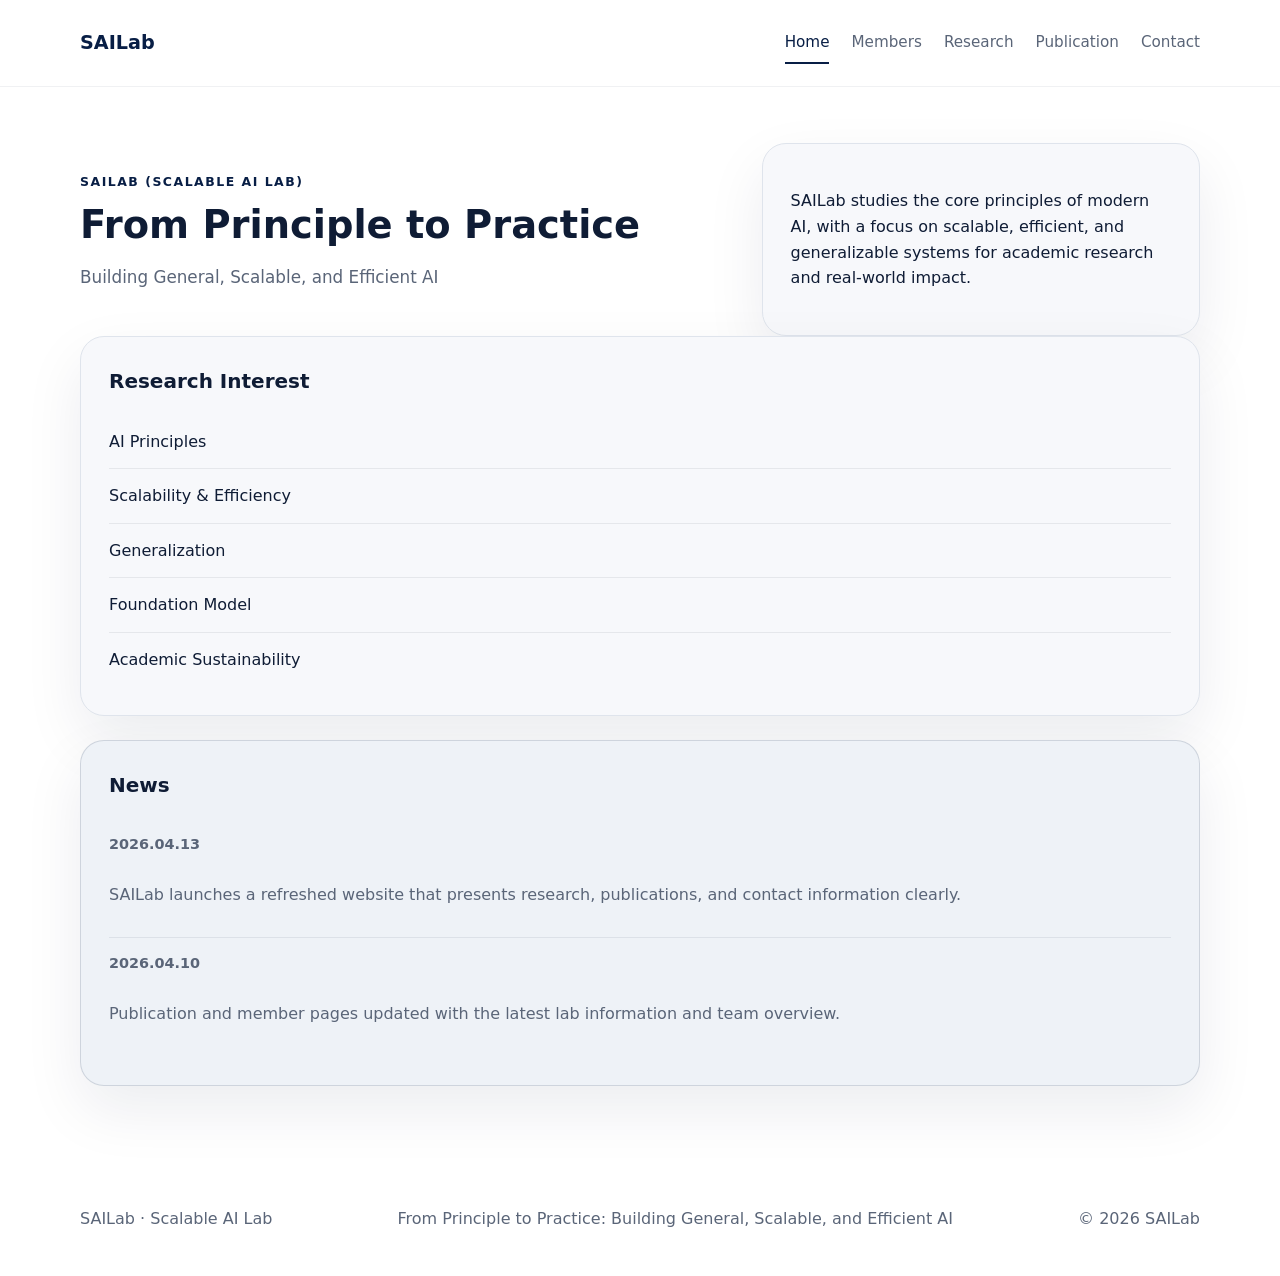
==== index.html @ d5ec8f5d "Update SAILab website pages and styles for GitHub Pages deployment" ====
<!DOCTYPE html>
<html lang="ko">
<head>
  <meta charset="UTF-8" />
  <meta name="viewport" content="width=device-width, initial-scale=1.0" />
  <title>SAILab | Home</title>
  <link rel="stylesheet" href="style.css" />
</head>
<body>
  <header class="site-header">
    <div class="container header-inner">
      <a class="logo" href="index.html">SAILab</a>
      <nav class="nav" aria-label="Primary navigation">
        <a class="nav-link active" href="index.html">Home</a>
        <a class="nav-link" href="members.html">Members</a>
        <a class="nav-link" href="research.html">Research</a>
        <a class="nav-link" href="publications.html">Publication</a>
        <a class="nav-link" href="contact.html">Contact</a>
      </nav>
      <button class="menu-toggle" aria-label="Toggle navigation">Menu</button>
    </div>
  </header>

  <main class="page-content container">
    <section class="hero-section">
      <div class="hero-copy">
        <p class="eyebrow">SAILab (Scalable AI Lab)</p>
        <h1>From Principle to Practice</h1>
        <p class="hero-description">Building General, Scalable, and Efficient AI</p>
      </div>
      <div class="hero-summary">
        <p>SAILab studies the core principles of modern AI, with a focus on scalable, efficient, and generalizable systems for academic research and real-world impact.</p>
      </div>
    </section>

    <section class="grid-section">
      <article class="card">
        <h2>Research Interest</h2>
        <ul class="interest-list">
          <li>AI Principles</li>
          <li>Scalability &amp; Efficiency</li>
          <li>Generalization</li>
          <li>Foundation Model</li>
          <li>Academic Sustainability</li>
        </ul>
      </article>

      <article class="card card-highlight">
        <h2>News</h2>
        <div id="news-list" class="news-list"></div>
      </article>
    </section>
  </main>

  <footer class="site-footer">
    <div class="container footer-inner">
      <p>SAILab &middot; Scalable AI Lab</p>
      <p>From Principle to Practice: Building General, Scalable, and Efficient AI</p>
      <p class="footer-note">&copy; <span class="current-year"></span> SAILab</p>
    </div>
  </footer>

  <script src="script.js"></script>
</body>
</html>
---- style.css ----
:root {
  --bg: #ffffff;
  --surface: #f7f8fb;
  --surface-strong: #eef2f7;
  --text: #0f1c35;
  --muted: #5a6578;
  --accent: #081e45;
  --accent-soft: #1c2f5c;
  --border: #dfe4ec;
  --shadow: 0 24px 60px rgba(8, 30, 69, 0.08);
}

* {
  box-sizing: border-box;
}

html {
  scroll-behavior: smooth;
}

body {
  margin: 0;
  font-family: Inter, system-ui, -apple-system, BlinkMacSystemFont, "Segoe UI", sans-serif;
  background: var(--bg);
  color: var(--text);
  line-height: 1.6;
}

img,
iframe {
  width: 100%;
  border: 0;
}

button,
input,
textarea,
select {
  font: inherit;
}

.container {
  width: min(1120px, calc(100% - 40px));
  margin: 0 auto;
}

.site-header {
  position: sticky;
  top: 0;
  z-index: 20;
  background: rgba(255, 255, 255, 0.98);
  backdrop-filter: blur(12px);
  border-bottom: 1px solid rgba(15, 28, 53, 0.06);
}

.header-inner {
  display: flex;
  align-items: center;
  justify-content: space-between;
  gap: 24px;
  padding: 22px 0;
}

.logo {
  color: var(--accent);
  text-decoration: none;
  font-weight: 700;
  font-size: 1.2rem;
}

.nav {
  display: flex;
  flex-wrap: wrap;
  gap: 22px;
}

.nav-link {
  color: var(--muted);
  text-decoration: none;
  font-size: 0.95rem;
  padding: 8px 0;
  border-bottom: 2px solid transparent;
}

.nav-link:hover,
.nav-link.active {
  color: var(--accent);
  border-color: var(--accent);
}

.menu-toggle {
  display: none;
  border: 1px solid var(--border);
  background: transparent;
  color: var(--accent);
  padding: 10px 16px;
  border-radius: 12px;
  cursor: pointer;
}

.page-content {
  padding: 56px 0 80px;
}

.hero-section,
.grid-section,
.contact-grid,
.map-section,
.project-list {
  display: grid;
  gap: 24px;
}

.hero-section {
  grid-template-columns: minmax(0, 1.2fr) minmax(280px, 0.8fr);
  align-items: center;
}

.hero-copy {
  max-width: 680px;
}

.eyebrow {
  margin: 0 0 14px;
  color: var(--accent);
  font-weight: 700;
  letter-spacing: 0.12em;
  text-transform: uppercase;
  font-size: 0.78rem;
}

h1,
h2,
h3 {
  margin: 0;
}

h1 {
  font-size: clamp(2.4rem, 3vw, 3.6rem);
  line-height: 1.05;
}

h2 {
  font-size: 1.25rem;
  margin-bottom: 18px;
}

.hero-description,
.section-heading p,
.card p,
.project-item p,
.footer-inner p {
  color: var(--muted);
}

.hero-description {
  margin-top: 18px;
  font-size: 1.05rem;
  max-width: 620px;
}

.hero-summary,
.card,
.map-card {
  background: var(--surface);
  border: 1px solid var(--border);
  border-radius: 24px;
  padding: 28px;
  box-shadow: var(--shadow);
}

.card-highlight {
  background: var(--surface-strong);
  border-color: rgba(8, 30, 69, 0.14);
}

.section-heading {
  margin-bottom: 26px;
}

.section-heading h1 {
  margin-bottom: 10px;
}

.interest-list,
.publication-list,
.news-list,
.contact-list,
.students-grid,
.project-list {
  list-style: none;
  margin: 0;
  padding: 0;
}

.interest-list li,
.publication-list li,
.news-item,
.contact-list li {
  padding: 14px 0;
  border-bottom: 1px solid rgba(15, 28, 53, 0.08);
}

.interest-list li:last-child,
.publication-list li:last-child,
.news-item:last-child,
.contact-list li:last-child {
  border-bottom: none;
}

.news-item {
  display: grid;
  gap: 10px;
}

.news-date {
  margin: 0;
  color: var(--accent);
  font-weight: 700;
  font-size: 0.9rem;
}

.profile-card {
  display: flex;
  align-items: center;
  gap: 18px;
}

.profile-avatar {
  width: 72px;
  height: 72px;
  border-radius: 18px;
  display: grid;
  place-items: center;
  background: var(--accent);
  color: #fff;
  font-weight: 700;
  font-size: 1.5rem;
}

.students-grid {
  display: grid;
  grid-template-columns: repeat(4, minmax(0, 1fr));
  gap: 16px;
}

.student-card,
.project-item,
.map-card {
  background: #fff;
  border: 1px solid var(--border);
  border-radius: 18px;
  padding: 18px;
}

.student-card {
  text-align: center;
  color: var(--accent);
  font-weight: 700;
}

.project-item h3 {
  font-size: 1rem;
  margin-bottom: 8px;
}

.project-item p {
  margin: 0;
  color: var(--muted);
}

.contact-grid {
  grid-template-columns: repeat(3, minmax(0, 1fr));
}

.map-section {
  grid-template-columns: repeat(2, minmax(0, 1fr));
}

.map-frame {
  min-height: 260px;
  overflow: hidden;
  border-radius: 18px;
}

.footer-inner {
  display: flex;
  flex-wrap: wrap;
  justify-content: space-between;
  gap: 12px;
  padding: 24px 0 28px;
}

.footer-note {
  color: var(--muted);
}

@media (max-width: 900px) {
  .hero-section,
  .contact-grid,
  .map-section,
  .students-grid {
    grid-template-columns: 1fr;
  }

  .students-grid {
    grid-template-columns: repeat(2, minmax(0, 1fr));
  }
}

@media (max-width: 720px) {
  .container {
    width: min(100%, calc(100% - 28px));
  }

  .header-inner {
    flex-direction: column;
    align-items: stretch;
  }

  .nav {
    display: none;
    flex-direction: column;
    width: 100%;
    margin-top: 14px;
    background: #fff;
    padding: 16px 18px;
    border-radius: 18px;
    box-shadow: 0 20px 40px rgba(8, 30, 69, 0.08);
  }

  .nav.open {
    display: flex;
  }

  .menu-toggle {
    display: inline-flex;
  }

  .nav-link {
    width: 100%;
    padding: 14px 0;
    border-bottom: 1px solid rgba(15, 28, 53, 0.08);
  }

  .nav-link:last-child {
    border-bottom: none;
  }
}
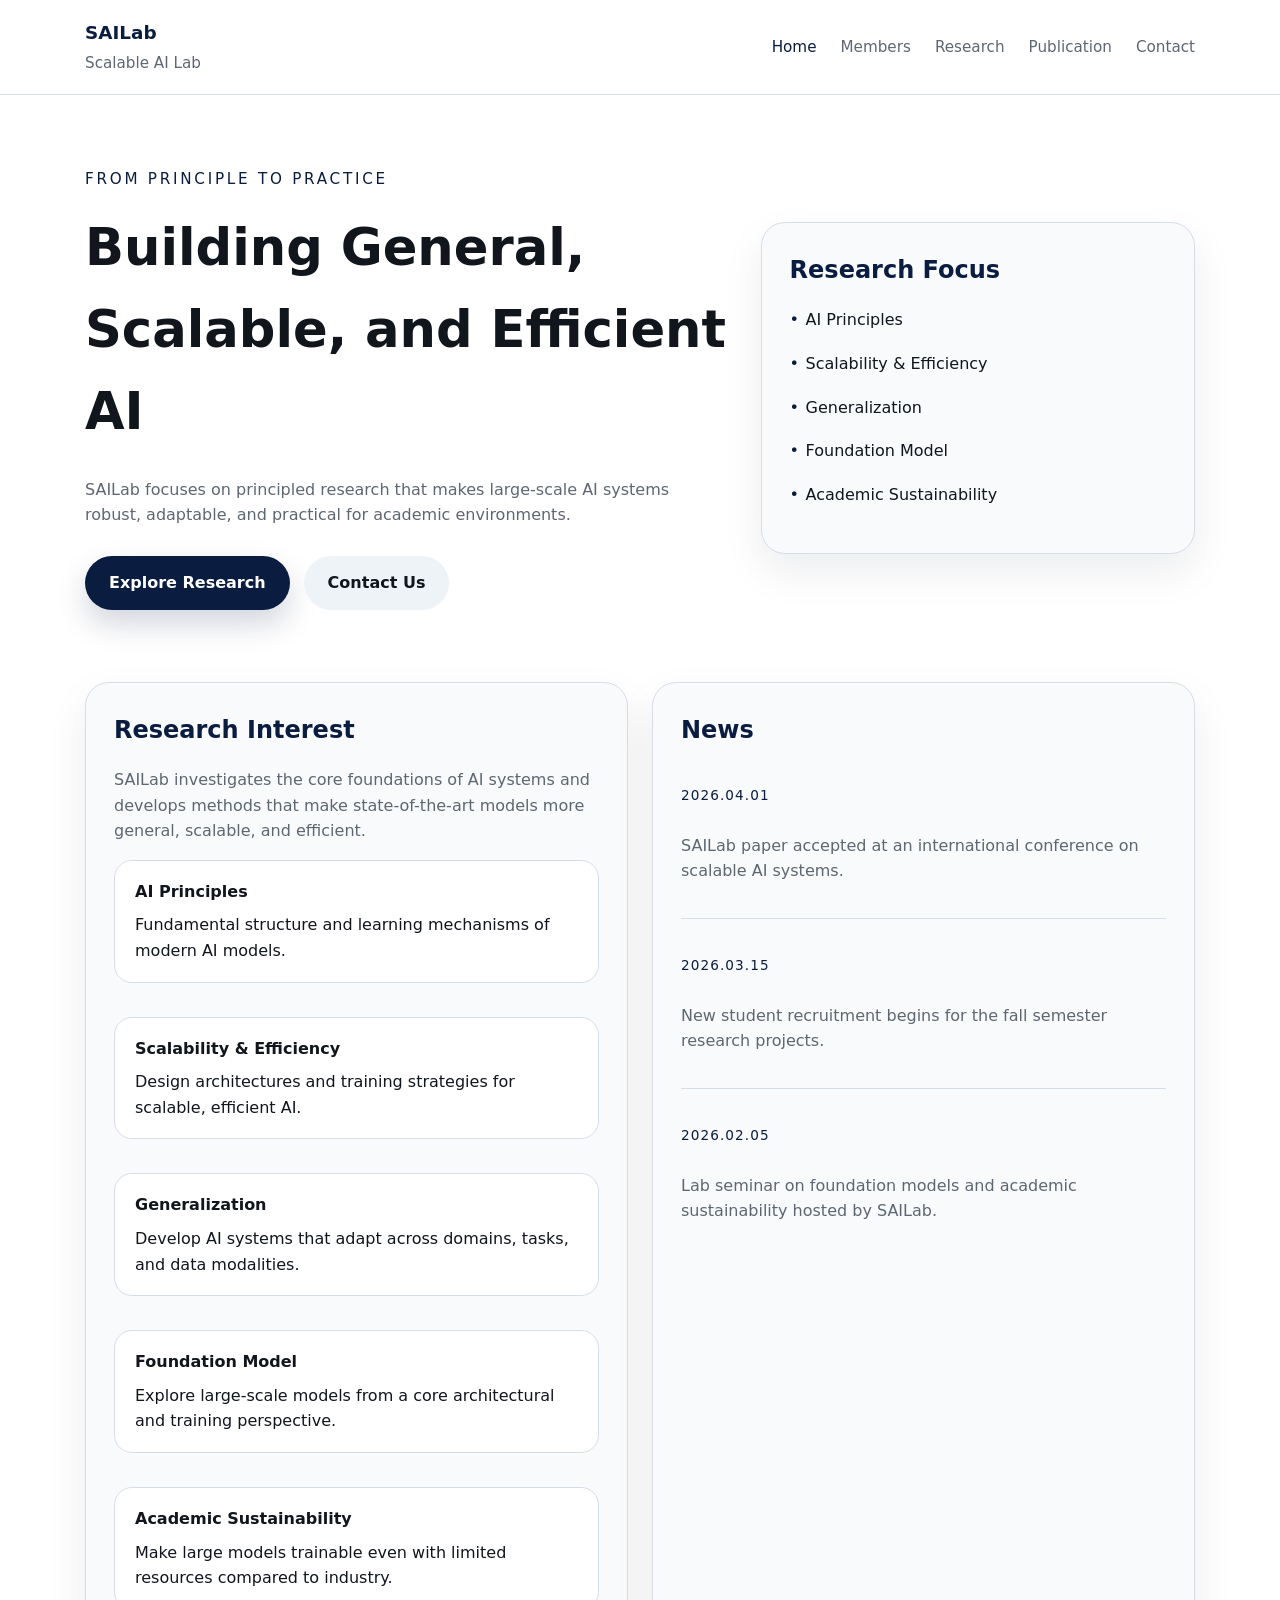
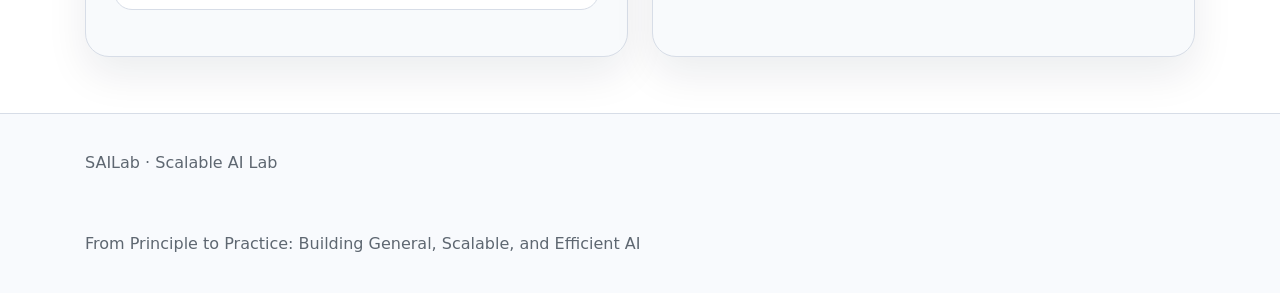
==== commit f973362f: "Update SAILab homepage with new responsive lab website content" ====
--- a/index.html
+++ b/index.html
@@ -1,65 +1,102 @@
 <!DOCTYPE html>
 <html lang="ko">
 <head>
-  <meta charset="UTF-8" />
-  <meta name="viewport" content="width=device-width, initial-scale=1.0" />
+  <meta charset="UTF-8">
+  <meta name="viewport" content="width=device-width, initial-scale=1.0">
   <title>SAILab | Home</title>
-  <link rel="stylesheet" href="style.css" />
+  <link rel="stylesheet" href="style.css">
+  <script defer src="script.js"></script>
 </head>
 <body>
-  <header class="site-header">
-    <div class="container header-inner">
-      <a class="logo" href="index.html">SAILab</a>
-      <nav class="nav" aria-label="Primary navigation">
-        <a class="nav-link active" href="index.html">Home</a>
-        <a class="nav-link" href="members.html">Members</a>
-        <a class="nav-link" href="research.html">Research</a>
-        <a class="nav-link" href="publications.html">Publication</a>
-        <a class="nav-link" href="contact.html">Contact</a>
-      </nav>
-      <button class="menu-toggle" aria-label="Toggle navigation">Menu</button>
-    </div>
-  </header>
+  <div class="page-shell">
+    <header class="site-header">
+      <div class="container header-inner">
+        <a href="index.html" class="brand">
+          <span class="brand-name">SAILab</span>
+          <span class="brand-tag">Scalable AI Lab</span>
+        </a>
+        <button class="nav-toggle" aria-label="Toggle navigation">
+          <span></span><span></span><span></span>
+        </button>
+        <nav class="site-nav">
+          <a href="index.html" class="nav-link active">Home</a>
+          <a href="members.html" class="nav-link">Members</a>
+          <a href="research.html" class="nav-link">Research</a>
+          <a href="publications.html" class="nav-link">Publication</a>
+          <a href="contact.html" class="nav-link">Contact</a>
+        </nav>
+      </div>
+    </header>
 
-  <main class="page-content container">
-    <section class="hero-section">
-      <div class="hero-copy">
-        <p class="eyebrow">SAILab (Scalable AI Lab)</p>
-        <h1>From Principle to Practice</h1>
-        <p class="hero-description">Building General, Scalable, and Efficient AI</p>
+    <main>
+      <section class="hero">
+        <div class="container hero-grid">
+          <div>
+            <p class="eyebrow">From Principle to Practice</p>
+            <h1>Building General, Scalable, and Efficient AI</h1>
+            <p class="hero-text">SAILab focuses on principled research that makes large-scale AI systems robust, adaptable, and practical for academic environments.</p>
+            <div class="hero-actions">
+              <a href="research.html" class="button button-primary">Explore Research</a>
+              <a href="contact.html" class="button button-secondary">Contact Us</a>
+            </div>
+          </div>
+
+          <div class="hero-panel">
+            <div class="panel-card">
+              <h2>Research Focus</h2>
+              <ul class="focus-list">
+                <li>AI Principles</li>
+                <li>Scalability & Efficiency</li>
+                <li>Generalization</li>
+                <li>Foundation Model</li>
+                <li>Academic Sustainability</li>
+              </ul>
+            </div>
+          </div>
+        </div>
+      </section>
+
+      <section class="section">
+        <div class="container section-grid">
+          <article class="content-card">
+            <h2>Research Interest</h2>
+            <p>SAILab investigates the core foundations of AI systems and develops methods that make state-of-the-art models more general, scalable, and efficient.</p>
+            <div class="interest-grid">
+              <div class="interest-item"><strong>AI Principles</strong><span>Fundamental structure and learning mechanisms of modern AI models.</span></div>
+              <div class="interest-item"><strong>Scalability & Efficiency</strong><span>Design architectures and training strategies for scalable, efficient AI.</span></div>
+              <div class="interest-item"><strong>Generalization</strong><span>Develop AI systems that adapt across domains, tasks, and data modalities.</span></div>
+              <div class="interest-item"><strong>Foundation Model</strong><span>Explore large-scale models from a core architectural and training perspective.</span></div>
+              <div class="interest-item"><strong>Academic Sustainability</strong><span>Make large models trainable even with limited resources compared to industry.</span></div>
+            </div>
+          </article>
+
+          <article class="content-card news-card">
+            <h2>News</h2>
+            <ul class="news-list">
+              <li>
+                <span class="news-date">2026.04.01</span>
+                <p>SAILab paper accepted at an international conference on scalable AI systems.</p>
+              </li>
+              <li>
+                <span class="news-date">2026.03.15</span>
+                <p>New student recruitment begins for the fall semester research projects.</p>
+              </li>
+              <li>
+                <span class="news-date">2026.02.05</span>
+                <p>Lab seminar on foundation models and academic sustainability hosted by SAILab.</p>
+              </li>
+            </ul>
+          </article>
+        </div>
+      </section>
+    </main>
+
+    <footer class="site-footer">
+      <div class="container footer-inner">
+        <p>SAILab &middot; Scalable AI Lab</p>
+        <p>From Principle to Practice: Building General, Scalable, and Efficient AI</p>
       </div>
-      <div class="hero-summary">
-        <p>SAILab studies the core principles of modern AI, with a focus on scalable, efficient, and generalizable systems for academic research and real-world impact.</p>
-      </div>
-    </section>
-
-    <section class="grid-section">
-      <article class="card">
-        <h2>Research Interest</h2>
-        <ul class="interest-list">
-          <li>AI Principles</li>
-          <li>Scalability &amp; Efficiency</li>
-          <li>Generalization</li>
-          <li>Foundation Model</li>
-          <li>Academic Sustainability</li>
-        </ul>
-      </article>
-
-      <article class="card card-highlight">
-        <h2>News</h2>
-        <div id="news-list" class="news-list"></div>
-      </article>
-    </section>
-  </main>
-
-  <footer class="site-footer">
-    <div class="container footer-inner">
-      <p>SAILab &middot; Scalable AI Lab</p>
-      <p>From Principle to Practice: Building General, Scalable, and Efficient AI</p>
-      <p class="footer-note">&copy; <span class="current-year"></span> SAILab</p>
-    </div>
-  </footer>
-
-  <script src="script.js"></script>
+    </footer>
+  </div>
 </body>
 </html>
--- a/style.css
+++ b/style.css
@@ -1,14 +1,14 @@
-
 :root {
+  color-scheme: light;
   --bg: #ffffff;
-  --surface: #f7f8fb;
-  --surface-strong: #eef2f7;
-  --text: #0f1c35;
-  --muted: #5a6578;
-  --accent: #081e45;
-  --accent-soft: #1c2f5c;
-  --border: #dfe4ec;
-  --shadow: 0 24px 60px rgba(8, 30, 69, 0.08);
+  --surface: #f8fafc;
+  --surface-strong: #eef3f8;
+  --border: #d7dde7;
+  --text: #11161d;
+  --muted: #5e6771;
+  --accent: #0a1d40;
+  --accent-soft: #e9eff8;
+  --shadow: 0 18px 42px rgba(15, 25, 47, 0.08);
 }
 
 * {
@@ -21,7 +21,7 @@
 
 body {
   margin: 0;
-  font-family: Inter, system-ui, -apple-system, BlinkMacSystemFont, "Segoe UI", sans-serif;
+  font-family: Inter, system-ui, -apple-system, BlinkMacSystemFont, 'Segoe UI', sans-serif;
   background: var(--bg);
   color: var(--text);
   line-height: 1.6;
@@ -29,139 +29,170 @@
 
 img,
 iframe {
-  width: 100%;
-  border: 0;
-}
-
-button,
-input,
-textarea,
-select {
-  font: inherit;
-}
-
-.container {
-  width: min(1120px, calc(100% - 40px));
-  margin: 0 auto;
+  max-width: 100%;
+  display: block;
+}
+
+a {
+  color: inherit;
+  text-decoration: none;
+}
+
+.page-shell {
+  min-height: 100vh;
+  display: flex;
+  flex-direction: column;
 }
 
 .site-header {
   position: sticky;
   top: 0;
   z-index: 20;
-  background: rgba(255, 255, 255, 0.98);
+  background: rgba(255, 255, 255, 0.95);
   backdrop-filter: blur(12px);
-  border-bottom: 1px solid rgba(15, 28, 53, 0.06);
+  border-bottom: 1px solid var(--border);
+}
+
+.container {
+  width: min(1110px, calc(100% - 32px));
+  margin: 0 auto;
+}
+
+.header-inner,
+.footer-inner,
+.hero-grid,
+.section-grid,
+.team-grid,
+.contact-grid,
+.publication-grid,
+.map-grid {
+  display: grid;
+  gap: 24px;
 }
 
 .header-inner {
+  grid-template-columns: auto 1fr;
+  align-items: center;
+  padding: 18px 0;
+}
+
+.brand {
+  display: grid;
+  gap: 4px;
+}
+
+.brand-name {
+  font-size: 1.15rem;
+  font-weight: 700;
+  color: var(--accent);
+}
+
+.brand-tag {
+  color: var(--muted);
+  font-size: 0.95rem;
+}
+
+.site-nav {
   display: flex;
+  justify-content: flex-end;
+  gap: 24px;
   align-items: center;
-  justify-content: space-between;
-  gap: 24px;
-  padding: 22px 0;
-}
-
-.logo {
-  color: var(--accent);
-  text-decoration: none;
-  font-weight: 700;
-  font-size: 1.2rem;
-}
-
-.nav {
+}
+
+.nav-link {
+  font-size: 0.95rem;
+  color: var(--muted);
+  transition: color 0.2s ease;
+}
+
+.nav-link:hover,
+.nav-link.active {
+  color: var(--accent);
+}
+
+.nav-toggle {
+  display: none;
+  border: none;
+  background: transparent;
+  cursor: pointer;
+  padding: 8px;
+}
+
+.nav-toggle span {
+  display: block;
+  width: 22px;
+  height: 2px;
+  margin-bottom: 5px;
+  background: var(--text);
+  border-radius: 999px;
+}
+
+.hero {
+  padding: 72px 0 40px;
+}
+
+.hero-grid {
+  grid-template-columns: 1.2fr 0.8fr;
+  align-items: center;
+}
+
+.eyebrow {
+  margin: 0 0 16px;
+  font-size: 0.95rem;
+  letter-spacing: 0.18em;
+  text-transform: uppercase;
+  color: var(--accent);
+}
+
+.hero h1 {
+  margin: 0;
+  font-size: clamp(2.3rem, 4vw, 3.8rem);
+  max-width: 720px;
+}
+
+.hero-text {
+  margin: 24px 0 0;
+  max-width: 620px;
+  color: var(--muted);
+}
+
+.hero-actions {
   display: flex;
   flex-wrap: wrap;
-  gap: 22px;
-}
-
-.nav-link {
-  color: var(--muted);
-  text-decoration: none;
-  font-size: 0.95rem;
-  padding: 8px 0;
-  border-bottom: 2px solid transparent;
-}
-
-.nav-link:hover,
-.nav-link.active {
-  color: var(--accent);
-  border-color: var(--accent);
-}
-
-.menu-toggle {
-  display: none;
-  border: 1px solid var(--border);
-  background: transparent;
-  color: var(--accent);
-  padding: 10px 16px;
-  border-radius: 12px;
-  cursor: pointer;
-}
-
-.page-content {
-  padding: 56px 0 80px;
-}
-
-.hero-section,
-.grid-section,
-.contact-grid,
-.map-section,
-.project-list {
-  display: grid;
-  gap: 24px;
-}
-
-.hero-section {
-  grid-template-columns: minmax(0, 1.2fr) minmax(280px, 0.8fr);
+  gap: 14px;
+  margin-top: 28px;
+}
+
+.button {
+  display: inline-flex;
   align-items: center;
-}
-
-.hero-copy {
-  max-width: 680px;
-}
-
-.eyebrow {
-  margin: 0 0 14px;
-  color: var(--accent);
-  font-weight: 700;
-  letter-spacing: 0.12em;
-  text-transform: uppercase;
-  font-size: 0.78rem;
-}
-
-h1,
-h2,
-h3 {
-  margin: 0;
-}
-
-h1 {
-  font-size: clamp(2.4rem, 3vw, 3.6rem);
-  line-height: 1.05;
-}
-
-h2 {
-  font-size: 1.25rem;
-  margin-bottom: 18px;
-}
-
-.hero-description,
-.section-heading p,
-.card p,
-.project-item p,
-.footer-inner p {
-  color: var(--muted);
-}
-
-.hero-description {
-  margin-top: 18px;
-  font-size: 1.05rem;
-  max-width: 620px;
-}
-
-.hero-summary,
-.card,
+  justify-content: center;
+  padding: 14px 24px;
+  border-radius: 999px;
+  font-weight: 600;
+  transition: transform 0.2s ease, box-shadow 0.2s ease;
+}
+
+.button:hover {
+  transform: translateY(-1px);
+}
+
+.button-primary {
+  background: var(--accent);
+  color: #fff;
+  box-shadow: 0 14px 30px rgba(10, 29, 64, 0.18);
+}
+
+.button-secondary {
+  background: var(--surface-strong);
+  color: var(--text);
+}
+
+.hero-panel .panel-card,
+.content-card,
+.contact-card,
+.member-card,
+.student-panel,
 .map-card {
   background: var(--surface);
   border: 1px solid var(--border);
@@ -170,181 +201,282 @@
   box-shadow: var(--shadow);
 }
 
-.card-highlight {
-  background: var(--surface-strong);
-  border-color: rgba(8, 30, 69, 0.14);
-}
-
-.section-heading {
-  margin-bottom: 26px;
-}
-
+.panel-card h2,
+.content-card h2,
+.map-card h3,
+.contact-card h2,
 .section-heading h1 {
-  margin-bottom: 10px;
-}
-
-.interest-list,
-.publication-list,
+  margin: 0 0 18px;
+  color: var(--accent);
+}
+
+.panel-card p,
+.content-card p,
+.contact-card p,
+.member-card p,
+.student-item,
+.news-list p,
+.publication-list li,
+.project-list li {
+  color: var(--muted);
+}
+
+.focus-list,
 .news-list,
-.contact-list,
-.students-grid,
-.project-list {
+.project-list,
+.publication-list {
   list-style: none;
+  padding: 0;
   margin: 0;
-  padding: 0;
-}
-
-.interest-list li,
+}
+
+.focus-list li,
+.interest-item,
+.news-list li,
 .publication-list li,
-.news-item,
-.contact-list li {
-  padding: 14px 0;
-  border-bottom: 1px solid rgba(15, 28, 53, 0.08);
-}
-
-.interest-list li:last-child,
-.publication-list li:last-child,
-.news-item:last-child,
-.contact-list li:last-child {
-  border-bottom: none;
-}
-
-.news-item {
-  display: grid;
-  gap: 10px;
-}
-
-.news-date {
-  margin: 0;
-  color: var(--accent);
-  font-weight: 700;
-  font-size: 0.9rem;
-}
-
-.profile-card {
-  display: flex;
-  align-items: center;
-  gap: 18px;
-}
-
-.profile-avatar {
-  width: 72px;
-  height: 72px;
+.project-list li {
+  margin-bottom: 18px;
+}
+
+.focus-list li {
+  padding-left: 1rem;
+  position: relative;
+}
+
+.focus-list li::before {
+  content: '•';
+  position: absolute;
+  left: 0;
+  color: var(--accent);
+}
+
+.interest-grid {
+  display: grid;
+  gap: 16px;
+}
+
+.interest-item {
+  padding: 18px 20px;
   border-radius: 18px;
-  display: grid;
-  place-items: center;
-  background: var(--accent);
-  color: #fff;
-  font-weight: 700;
-  font-size: 1.5rem;
-}
-
-.students-grid {
-  display: grid;
-  grid-template-columns: repeat(4, minmax(0, 1fr));
-  gap: 16px;
-}
-
-.student-card,
-.project-item,
-.map-card {
   background: #fff;
   border: 1px solid var(--border);
+}
+
+.interest-item strong {
+  display: block;
+  margin-bottom: 8px;
+  color: var(--text);
+}
+
+.news-list li {
+  display: grid;
+  gap: 10px;
+  padding: 18px 0;
+  border-bottom: 1px solid var(--border);
+}
+
+.news-list li:last-child {
+  border-bottom: none;
+}
+
+.news-date {
+  font-size: 0.85rem;
+  color: var(--accent);
+  letter-spacing: 0.08em;
+}
+
+.section {
+  padding: 32px 0 56px;
+}
+
+.section-heading {
+  max-width: 720px;
+  margin-bottom: 28px;
+}
+
+.section-heading p {
+  margin: 12px 0 0;
+  color: var(--muted);
+}
+
+.section-grid {
+  grid-template-columns: 1fr 1fr;
+}
+
+.team-grid {
+  grid-template-columns: 1fr 1.1fr;
+  align-items: start;
+}
+
+.professor-card {
+  display: grid;
+  gap: 16px;
+}
+
+.member-name {
+  margin: 0;
+  font-size: 1.45rem;
+  color: var(--text);
+}
+
+.student-panel {
+  display: grid;
+  gap: 18px;
+}
+
+.student-grid {
+  display: grid;
+  grid-template-columns: repeat(4, minmax(0, 1fr));
+  gap: 14px;
+}
+
+.student-item {
+  display: grid;
+  place-items: center;
+  min-height: 96px;
   border-radius: 18px;
-  padding: 18px;
-}
-
-.student-card {
-  text-align: center;
-  color: var(--accent);
+  background: var(--surface-strong);
+  border: 1px solid var(--border);
+  font-size: 1.15rem;
   font-weight: 700;
 }
 
-.project-item h3 {
-  font-size: 1rem;
-  margin-bottom: 8px;
-}
-
-.project-item p {
-  margin: 0;
-  color: var(--muted);
+.publication-grid {
+  grid-template-columns: 1fr 1fr;
+}
+
+.publication-list li,
+.project-list li {
+  padding-left: 1rem;
+  position: relative;
+}
+
+.publication-list li::before,
+.project-list li::before {
+  content: '–';
+  position: absolute;
+  left: 0;
+  color: var(--accent);
 }
 
 .contact-grid {
   grid-template-columns: repeat(3, minmax(0, 1fr));
 }
 
-.map-section {
-  grid-template-columns: repeat(2, minmax(0, 1fr));
+.contact-card {
+  min-height: 160px;
+}
+
+.address-card p {
+  margin: 0.4rem 0 0;
+}
+
+.map-heading {
+  margin-top: 32px;
+}
+
+.map-grid {
+  grid-template-columns: 1fr 1fr;
+}
+
+.map-card {
+  padding: 20px;
 }
 
 .map-frame {
+  margin-top: 18px;
+  border-radius: 18px;
+  overflow: hidden;
   min-height: 260px;
-  overflow: hidden;
-  border-radius: 18px;
+  background: #fff;
+}
+
+.map-frame iframe {
+  width: 100%;
+  height: 100%;
+  min-height: 260px;
+  border: 0;
+}
+
+.site-footer {
+  background: #f8fafd;
+  border-top: 1px solid var(--border);
 }
 
 .footer-inner {
-  display: flex;
-  flex-wrap: wrap;
+  padding: 20px 0;
   justify-content: space-between;
-  gap: 12px;
-  padding: 24px 0 28px;
-}
-
-.footer-note {
-  color: var(--muted);
-}
-
-@media (max-width: 900px) {
-  .hero-section,
-  .contact-grid,
-  .map-section,
-  .students-grid {
+  align-items: center;
+  color: var(--muted);
+}
+
+@media (max-width: 960px) {
+  .hero-grid,
+  .section-grid,
+  .publication-grid,
+  .team-grid,
+  .map-grid,
+  .contact-grid {
     grid-template-columns: 1fr;
   }
 
-  .students-grid {
+  .student-grid {
     grid-template-columns: repeat(2, minmax(0, 1fr));
   }
 }
 
 @media (max-width: 720px) {
-  .container {
-    width: min(100%, calc(100% - 28px));
-  }
-
   .header-inner {
+    grid-template-columns: auto auto;
+  }
+
+  .site-nav {
+    position: absolute;
+    inset: 78px 0 0 0;
+    flex-direction: column;
+    background: rgba(255, 255, 255, 0.98);
+    padding: 18px 24px 24px;
+    border-top: 1px solid var(--border);
+    display: none;
+  }
+
+  .site-nav.open {
+    display: flex;
+  }
+
+  .nav-toggle {
+    display: inline-flex;
+  }
+
+  .nav-link {
+    margin-bottom: 16px;
+    font-size: 1rem;
+  }
+
+  .hero {
+    padding-top: 52px;
+  }
+
+  .student-grid {
+    grid-template-columns: 1fr 1fr;
+  }
+}
+
+@media (max-width: 520px) {
+  .header-inner {
+    gap: 12px;
+  }
+
+  .hero-actions {
     flex-direction: column;
     align-items: stretch;
   }
 
-  .nav {
-    display: none;
-    flex-direction: column;
+  .button {
     width: 100%;
-    margin-top: 14px;
-    background: #fff;
-    padding: 16px 18px;
-    border-radius: 18px;
-    box-shadow: 0 20px 40px rgba(8, 30, 69, 0.08);
-  }
-
-  .nav.open {
-    display: flex;
-  }
-
-  .menu-toggle {
-    display: inline-flex;
-  }
-
-  .nav-link {
-    width: 100%;
-    padding: 14px 0;
-    border-bottom: 1px solid rgba(15, 28, 53, 0.08);
-  }
-
-  .nav-link:last-child {
-    border-bottom: none;
-  }
-}
+  }
+
+  .student-grid {
+    grid-template-columns: 1fr;
+  }
+}
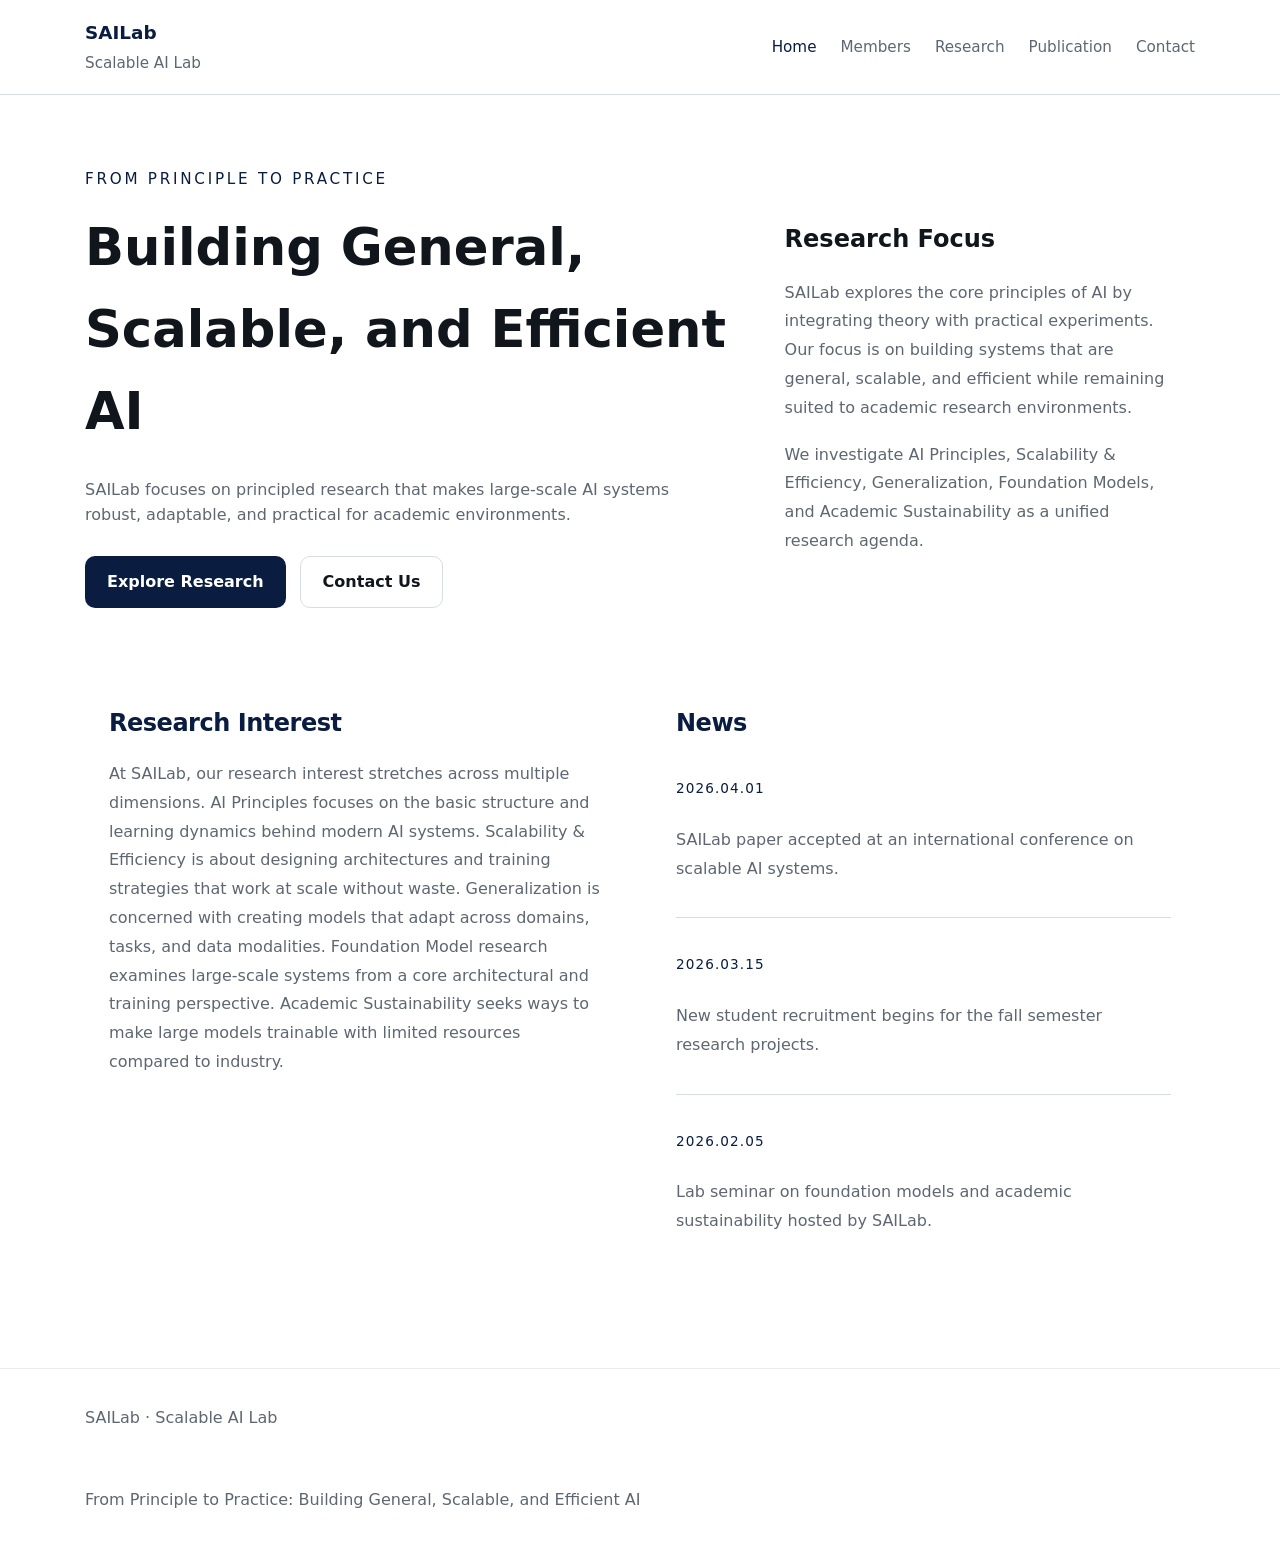
==== commit 23c5541b: "Refine SAILab homepage and pages with paragraph-style content and clearer typography" ====
--- a/index.html
+++ b/index.html
@@ -44,13 +44,10 @@
           <div class="hero-panel">
             <div class="panel-card">
               <h2>Research Focus</h2>
-              <ul class="focus-list">
-                <li>AI Principles</li>
-                <li>Scalability & Efficiency</li>
-                <li>Generalization</li>
-                <li>Foundation Model</li>
-                <li>Academic Sustainability</li>
-              </ul>
+              <div class="content-message">
+                <p>SAILab explores the core principles of AI by integrating theory with practical experiments. Our focus is on building systems that are general, scalable, and efficient while remaining suited to academic research environments.</p>
+                <p>We investigate AI Principles, Scalability & Efficiency, Generalization, Foundation Models, and Academic Sustainability as a unified research agenda.</p>
+              </div>
             </div>
           </div>
         </div>
@@ -60,13 +57,8 @@
         <div class="container section-grid">
           <article class="content-card">
             <h2>Research Interest</h2>
-            <p>SAILab investigates the core foundations of AI systems and develops methods that make state-of-the-art models more general, scalable, and efficient.</p>
-            <div class="interest-grid">
-              <div class="interest-item"><strong>AI Principles</strong><span>Fundamental structure and learning mechanisms of modern AI models.</span></div>
-              <div class="interest-item"><strong>Scalability & Efficiency</strong><span>Design architectures and training strategies for scalable, efficient AI.</span></div>
-              <div class="interest-item"><strong>Generalization</strong><span>Develop AI systems that adapt across domains, tasks, and data modalities.</span></div>
-              <div class="interest-item"><strong>Foundation Model</strong><span>Explore large-scale models from a core architectural and training perspective.</span></div>
-              <div class="interest-item"><strong>Academic Sustainability</strong><span>Make large models trainable even with limited resources compared to industry.</span></div>
+            <div class="content-message">
+              <p>At SAILab, our research interest stretches across multiple dimensions. AI Principles focuses on the basic structure and learning dynamics behind modern AI systems. Scalability & Efficiency is about designing architectures and training strategies that work at scale without waste. Generalization is concerned with creating models that adapt across domains, tasks, and data modalities. Foundation Model research examines large-scale systems from a core architectural and training perspective. Academic Sustainability seeks ways to make large models trainable with limited resources compared to industry.</p>
             </div>
           </article>
 
--- a/style.css
+++ b/style.css
@@ -167,25 +167,25 @@
   display: inline-flex;
   align-items: center;
   justify-content: center;
-  padding: 14px 24px;
-  border-radius: 999px;
+  padding: 12px 22px;
+  border-radius: 10px;
   font-weight: 600;
-  transition: transform 0.2s ease, box-shadow 0.2s ease;
+  transition: background-color 0.2s ease, border-color 0.2s ease;
 }
 
 .button:hover {
-  transform: translateY(-1px);
+  opacity: 0.92;
 }
 
 .button-primary {
   background: var(--accent);
   color: #fff;
-  box-shadow: 0 14px 30px rgba(10, 29, 64, 0.18);
 }
 
 .button-secondary {
-  background: var(--surface-strong);
+  background: transparent;
   color: var(--text);
+  border: 1px solid var(--border);
 }
 
 .hero-panel .panel-card,
@@ -194,20 +194,35 @@
 .member-card,
 .student-panel,
 .map-card {
-  background: var(--surface);
-  border: 1px solid var(--border);
-  border-radius: 24px;
-  padding: 28px;
-  box-shadow: var(--shadow);
-}
-
-.panel-card h2,
+  background: transparent;
+  border: none;
+  border-radius: 0;
+  box-shadow: none;
+}
+
+.hero-panel .panel-card,
+.content-card,
+.contact-card,
+.member-card,
+.map-card {
+  padding: 24px;
+}
+
+.panel-card,
+.member-card,
+.contact-card,
+.map-card {
+  border-radius: 0;
+}
+
 .content-card h2,
 .map-card h3,
 .contact-card h2,
 .section-heading h1 {
   margin: 0 0 18px;
   color: var(--accent);
+  font-weight: 700;
+  letter-spacing: -0.02em;
 }
 
 .panel-card p,
@@ -219,6 +234,8 @@
 .publication-list li,
 .project-list li {
   color: var(--muted);
+  font-size: 1rem;
+  line-height: 1.8;
 }
 
 .focus-list,
@@ -257,9 +274,9 @@
 
 .interest-item {
   padding: 18px 20px;
-  border-radius: 18px;
-  background: #fff;
-  border: 1px solid var(--border);
+  border-radius: 10px;
+  background: transparent;
+  border: 1px solid rgba(13, 32, 64, 0.08);
 }
 
 .interest-item strong {
@@ -294,9 +311,24 @@
   margin-bottom: 28px;
 }
 
+.section-heading h1 {
+  font-size: clamp(2rem, 3vw, 2.8rem);
+  letter-spacing: -0.03em;
+}
+
 .section-heading p {
   margin: 12px 0 0;
   color: var(--muted);
+  font-size: 1rem;
+  line-height: 1.85;
+  max-width: 760px;
+}
+
+.content-message p,
+.panel-card p,
+.contact-card p,
+.member-card p {
+  margin: 0 0 18px;
 }
 
 .section-grid {
@@ -334,9 +366,9 @@
   display: grid;
   place-items: center;
   min-height: 96px;
-  border-radius: 18px;
-  background: var(--surface-strong);
-  border: 1px solid var(--border);
+  border-radius: 10px;
+  background: transparent;
+  border: 1px solid rgba(13, 32, 64, 0.08);
   font-size: 1.15rem;
   font-weight: 700;
 }
@@ -385,10 +417,11 @@
 
 .map-frame {
   margin-top: 18px;
-  border-radius: 18px;
+  border-radius: 10px;
   overflow: hidden;
   min-height: 260px;
-  background: #fff;
+  background: transparent;
+  border: 1px solid rgba(13, 32, 64, 0.08);
 }
 
 .map-frame iframe {
@@ -399,8 +432,8 @@
 }
 
 .site-footer {
-  background: #f8fafd;
-  border-top: 1px solid var(--border);
+  background: transparent;
+  border-top: 1px solid rgba(13, 32, 64, 0.08);
 }
 
 .footer-inner {
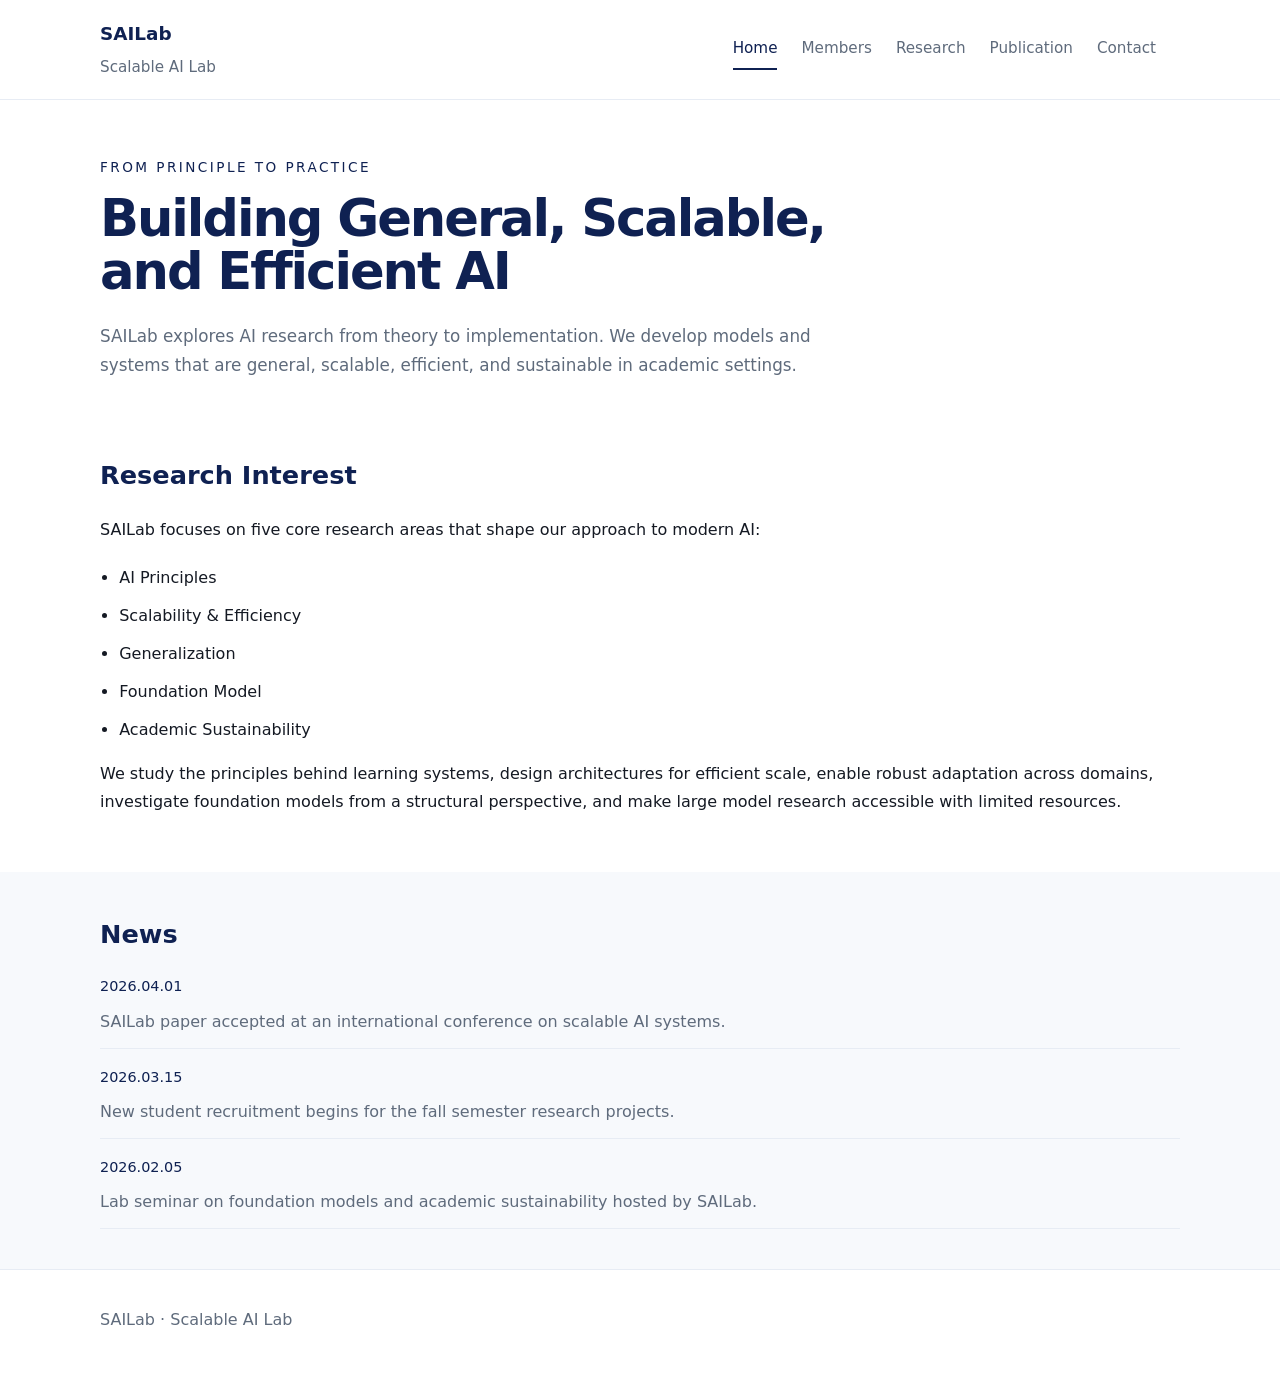
==== commit 7a1030cb: "Apply Google Sites-style flat layout and content structure to SAILab pages" ====
--- a/index.html
+++ b/index.html
@@ -8,87 +8,63 @@
   <script defer src="script.js"></script>
 </head>
 <body>
-  <div class="page-shell">
-    <header class="site-header">
-      <div class="container header-inner">
-        <a href="index.html" class="brand">
-          <span class="brand-name">SAILab</span>
-          <span class="brand-tag">Scalable AI Lab</span>
-        </a>
-        <button class="nav-toggle" aria-label="Toggle navigation">
-          <span></span><span></span><span></span>
-        </button>
-        <nav class="site-nav">
-          <a href="index.html" class="nav-link active">Home</a>
-          <a href="members.html" class="nav-link">Members</a>
-          <a href="research.html" class="nav-link">Research</a>
-          <a href="publications.html" class="nav-link">Publication</a>
-          <a href="contact.html" class="nav-link">Contact</a>
-        </nav>
+  <header class="site-header">
+    <div class="container header-inner">
+      <a href="index.html" class="brand">
+        <span class="brand-name">SAILab</span>
+        <span class="brand-tag">Scalable AI Lab</span>
+      </a>
+      <nav class="site-nav">
+        <a href="index.html" class="nav-link active">Home</a>
+        <a href="members.html" class="nav-link">Members</a>
+        <a href="research.html" class="nav-link">Research</a>
+        <a href="publications.html" class="nav-link">Publication</a>
+        <a href="contact.html" class="nav-link">Contact</a>
+      </nav>
+      <button class="nav-toggle" aria-label="Toggle navigation"><span></span><span></span><span></span></button>
+    </div>
+  </header>
+
+  <main>
+    <section class="hero">
+      <div class="container">
+        <p class="eyebrow">From Principle to Practice</p>
+        <h1>Building General, Scalable, and Efficient AI</h1>
+        <p class="hero-text">SAILab explores AI research from theory to implementation. We develop models and systems that are general, scalable, efficient, and sustainable in academic settings.</p>
       </div>
-    </header>
+    </section>
 
-    <main>
-      <section class="hero">
-        <div class="container hero-grid">
-          <div>
-            <p class="eyebrow">From Principle to Practice</p>
-            <h1>Building General, Scalable, and Efficient AI</h1>
-            <p class="hero-text">SAILab focuses on principled research that makes large-scale AI systems robust, adaptable, and practical for academic environments.</p>
-            <div class="hero-actions">
-              <a href="research.html" class="button button-primary">Explore Research</a>
-              <a href="contact.html" class="button button-secondary">Contact Us</a>
-            </div>
-          </div>
+    <section class="section">
+      <div class="container">
+        <h2>Research Interest</h2>
+        <p>SAILab focuses on five core research areas that shape our approach to modern AI:</p>
+        <ul class="plain-list">
+          <li>AI Principles</li>
+          <li>Scalability & Efficiency</li>
+          <li>Generalization</li>
+          <li>Foundation Model</li>
+          <li>Academic Sustainability</li>
+        </ul>
+        <p>We study the principles behind learning systems, design architectures for efficient scale, enable robust adaptation across domains, investigate foundation models from a structural perspective, and make large model research accessible with limited resources.</p>
+      </div>
+    </section>
 
-          <div class="hero-panel">
-            <div class="panel-card">
-              <h2>Research Focus</h2>
-              <div class="content-message">
-                <p>SAILab explores the core principles of AI by integrating theory with practical experiments. Our focus is on building systems that are general, scalable, and efficient while remaining suited to academic research environments.</p>
-                <p>We investigate AI Principles, Scalability & Efficiency, Generalization, Foundation Models, and Academic Sustainability as a unified research agenda.</p>
-              </div>
-            </div>
-          </div>
+    <section class="section section-secondary">
+      <div class="container">
+        <h2>News</h2>
+        <div class="news-list">
+          <div class="news-item"><span>2026.04.01</span> SAILab paper accepted at an international conference on scalable AI systems.</div>
+          <div class="news-item"><span>2026.03.15</span> New student recruitment begins for the fall semester research projects.</div>
+          <div class="news-item"><span>2026.02.05</span> Lab seminar on foundation models and academic sustainability hosted by SAILab.</div>
         </div>
-      </section>
+      </div>
+    </section>
+  </main>
 
-      <section class="section">
-        <div class="container section-grid">
-          <article class="content-card">
-            <h2>Research Interest</h2>
-            <div class="content-message">
-              <p>At SAILab, our research interest stretches across multiple dimensions. AI Principles focuses on the basic structure and learning dynamics behind modern AI systems. Scalability & Efficiency is about designing architectures and training strategies that work at scale without waste. Generalization is concerned with creating models that adapt across domains, tasks, and data modalities. Foundation Model research examines large-scale systems from a core architectural and training perspective. Academic Sustainability seeks ways to make large models trainable with limited resources compared to industry.</p>
-            </div>
-          </article>
-
-          <article class="content-card news-card">
-            <h2>News</h2>
-            <ul class="news-list">
-              <li>
-                <span class="news-date">2026.04.01</span>
-                <p>SAILab paper accepted at an international conference on scalable AI systems.</p>
-              </li>
-              <li>
-                <span class="news-date">2026.03.15</span>
-                <p>New student recruitment begins for the fall semester research projects.</p>
-              </li>
-              <li>
-                <span class="news-date">2026.02.05</span>
-                <p>Lab seminar on foundation models and academic sustainability hosted by SAILab.</p>
-              </li>
-            </ul>
-          </article>
-        </div>
-      </section>
-    </main>
-
-    <footer class="site-footer">
-      <div class="container footer-inner">
-        <p>SAILab &middot; Scalable AI Lab</p>
-        <p>From Principle to Practice: Building General, Scalable, and Efficient AI</p>
-      </div>
-    </footer>
-  </div>
+  <footer class="site-footer">
+    <div class="container footer-inner">
+      <p>SAILab · Scalable AI Lab</p>
+    </div>
+  </footer>
 </body>
 </html>
--- a/style.css
+++ b/style.css
@@ -1,115 +1,80 @@
+
 :root {
   color-scheme: light;
   --bg: #ffffff;
-  --surface: #f8fafc;
-  --surface-strong: #eef3f8;
-  --border: #d7dde7;
-  --text: #11161d;
-  --muted: #5e6771;
-  --accent: #0a1d40;
-  --accent-soft: #e9eff8;
-  --shadow: 0 18px 42px rgba(15, 25, 47, 0.08);
-}
-
+  --surface: #f7f9fc;
+  --text: #141923;
+  --muted: #5f6b7c;
+  --accent: #0f2152;
+  --border: #e7ecf4;
+}
 * {
   box-sizing: border-box;
 }
-
 html {
   scroll-behavior: smooth;
 }
-
 body {
   margin: 0;
+  min-height: 100vh;
   font-family: Inter, system-ui, -apple-system, BlinkMacSystemFont, 'Segoe UI', sans-serif;
   background: var(--bg);
   color: var(--text);
-  line-height: 1.6;
-}
-
-img,
-iframe {
-  max-width: 100%;
-  display: block;
-}
-
+  line-height: 1.75;
+}
 a {
   color: inherit;
   text-decoration: none;
 }
-
-.page-shell {
-  min-height: 100vh;
-  display: flex;
-  flex-direction: column;
-}
-
+.container {
+  width: min(1080px, calc(100% - 32px));
+  margin: 0 auto;
+}
 .site-header {
   position: sticky;
   top: 0;
   z-index: 20;
-  background: rgba(255, 255, 255, 0.95);
-  backdrop-filter: blur(12px);
+  background: #fff;
   border-bottom: 1px solid var(--border);
 }
-
-.container {
-  width: min(1110px, calc(100% - 32px));
-  margin: 0 auto;
-}
-
-.header-inner,
-.footer-inner,
-.hero-grid,
-.section-grid,
-.team-grid,
-.contact-grid,
-.publication-grid,
-.map-grid {
-  display: grid;
+.header-inner {
+  display: grid;
+  grid-template-columns: auto 1fr auto;
+  align-items: center;
   gap: 24px;
-}
-
-.header-inner {
-  grid-template-columns: auto 1fr;
-  align-items: center;
   padding: 18px 0;
 }
-
 .brand {
-  display: grid;
+  display: inline-grid;
   gap: 4px;
 }
-
 .brand-name {
   font-size: 1.15rem;
   font-weight: 700;
   color: var(--accent);
 }
-
 .brand-tag {
-  color: var(--muted);
   font-size: 0.95rem;
-}
-
+  color: var(--muted);
+}
 .site-nav {
   display: flex;
+  gap: 24px;
   justify-content: flex-end;
-  gap: 24px;
   align-items: center;
 }
-
 .nav-link {
   font-size: 0.95rem;
   color: var(--muted);
-  transition: color 0.2s ease;
-}
-
-.nav-link:hover,
-.nav-link.active {
-  color: var(--accent);
-}
-
+  padding: 6px 0;
+  border-bottom: 2px solid transparent;
+  transition: color 0.2s ease, border-color 0.2s ease;
+}
+.nav-link.active,
+.nav-link:hover {
+  color: var(--accent);
+  border-color: var(--accent);
+}
 .nav-toggle {
   display: none;
   border: none;
@@ -117,7 +82,6 @@
   cursor: pointer;
   padding: 8px;
 }
-
 .nav-toggle span {
   display: block;
   width: 22px;
@@ -126,390 +90,146 @@
   background: var(--text);
   border-radius: 999px;
 }
-
 .hero {
-  padding: 72px 0 40px;
-}
-
-.hero-grid {
-  grid-template-columns: 1.2fr 0.8fr;
-  align-items: center;
-}
-
+  padding: 56px 0 32px;
+}
 .eyebrow {
-  margin: 0 0 16px;
-  font-size: 0.95rem;
+  margin: 0 0 12px;
+  color: var(--accent);
   letter-spacing: 0.18em;
   text-transform: uppercase;
-  color: var(--accent);
-}
-
+  font-size: 0.85rem;
+}
 .hero h1 {
   margin: 0;
-  font-size: clamp(2.3rem, 4vw, 3.8rem);
-  max-width: 720px;
-}
-
+  font-size: clamp(2.4rem, 4vw, 3.6rem);
+  line-height: 1.04;
+  letter-spacing: -0.04em;
+  max-width: 760px;
+}
 .hero-text {
   margin: 24px 0 0;
-  max-width: 620px;
-  color: var(--muted);
-}
-
-.hero-actions {
+  max-width: 760px;
+  color: var(--muted);
+  font-size: 1.05rem;
+}
+.section {
+  padding: 40px 0;
+}
+.section-secondary {
+  background: var(--surface);
+}
+h1, h2, h3 {
+  margin: 0 0 18px;
+  color: var(--accent);
+}
+h1 {
+  font-size: clamp(2rem, 3vw, 2.8rem);
+}
+h2 {
+  font-size: clamp(1.4rem, 2vw, 1.8rem);
+}
+.plain-list {
+  margin: 20px 0 0;
+  padding-left: 1.2rem;
+  color: var(--text);
+}
+.plain-list li {
+  margin-bottom: 10px;
+}
+.news-list {
+  display: grid;
+  gap: 16px;
+}
+.news-item {
   display: flex;
-  flex-wrap: wrap;
-  gap: 14px;
-  margin-top: 28px;
-}
-
-.button {
-  display: inline-flex;
-  align-items: center;
-  justify-content: center;
-  padding: 12px 22px;
-  border-radius: 10px;
-  font-weight: 600;
-  transition: background-color 0.2s ease, border-color 0.2s ease;
-}
-
-.button:hover {
-  opacity: 0.92;
-}
-
-.button-primary {
-  background: var(--accent);
-  color: #fff;
-}
-
-.button-secondary {
-  background: transparent;
+  flex-direction: column;
+  gap: 8px;
+  padding-bottom: 12px;
+  border-bottom: 1px solid var(--border);
+  color: var(--muted);
+}
+.news-item span {
+  font-size: 0.9rem;
+  color: var(--accent);
+}
+.student-grid {
+  display: grid;
+  grid-template-columns: repeat(8, minmax(0, 1fr));
+  gap: 10px;
+  margin-top: 16px;
+}
+.student-grid span {
+  display: block;
+  padding: 14px 0;
+  text-align: center;
+  border: 1px solid var(--border);
   color: var(--text);
+  background: #fff;
+}
+.map-grid {
+  display: grid;
+  grid-template-columns: repeat(2, minmax(0, 1fr));
+  gap: 24px;
+  margin-top: 24px;
+}
+.map-frame {
+  width: 100%;
+  min-height: 260px;
   border: 1px solid var(--border);
-}
-
-.hero-panel .panel-card,
-.content-card,
-.contact-card,
-.member-card,
-.student-panel,
-.map-card {
-  background: transparent;
-  border: none;
-  border-radius: 0;
-  box-shadow: none;
-}
-
-.hero-panel .panel-card,
-.content-card,
-.contact-card,
-.member-card,
-.map-card {
-  padding: 24px;
-}
-
-.panel-card,
-.member-card,
-.contact-card,
-.map-card {
-  border-radius: 0;
-}
-
-.content-card h2,
-.map-card h3,
-.contact-card h2,
-.section-heading h1 {
-  margin: 0 0 18px;
-  color: var(--accent);
-  font-weight: 700;
-  letter-spacing: -0.02em;
-}
-
-.panel-card p,
-.content-card p,
-.contact-card p,
-.member-card p,
-.student-item,
-.news-list p,
-.publication-list li,
-.project-list li {
-  color: var(--muted);
-  font-size: 1rem;
-  line-height: 1.8;
-}
-
-.focus-list,
-.news-list,
-.project-list,
-.publication-list {
-  list-style: none;
-  padding: 0;
-  margin: 0;
-}
-
-.focus-list li,
-.interest-item,
-.news-list li,
-.publication-list li,
-.project-list li {
-  margin-bottom: 18px;
-}
-
-.focus-list li {
-  padding-left: 1rem;
-  position: relative;
-}
-
-.focus-list li::before {
-  content: '•';
-  position: absolute;
-  left: 0;
-  color: var(--accent);
-}
-
-.interest-grid {
-  display: grid;
-  gap: 16px;
-}
-
-.interest-item {
-  padding: 18px 20px;
-  border-radius: 10px;
-  background: transparent;
-  border: 1px solid rgba(13, 32, 64, 0.08);
-}
-
-.interest-item strong {
-  display: block;
-  margin-bottom: 8px;
-  color: var(--text);
-}
-
-.news-list li {
-  display: grid;
-  gap: 10px;
-  padding: 18px 0;
-  border-bottom: 1px solid var(--border);
-}
-
-.news-list li:last-child {
-  border-bottom: none;
-}
-
-.news-date {
-  font-size: 0.85rem;
-  color: var(--accent);
-  letter-spacing: 0.08em;
-}
-
-.section {
-  padding: 32px 0 56px;
-}
-
-.section-heading {
-  max-width: 720px;
-  margin-bottom: 28px;
-}
-
-.section-heading h1 {
-  font-size: clamp(2rem, 3vw, 2.8rem);
-  letter-spacing: -0.03em;
-}
-
-.section-heading p {
-  margin: 12px 0 0;
-  color: var(--muted);
-  font-size: 1rem;
-  line-height: 1.85;
-  max-width: 760px;
-}
-
-.content-message p,
-.panel-card p,
-.contact-card p,
-.member-card p {
-  margin: 0 0 18px;
-}
-
-.section-grid {
-  grid-template-columns: 1fr 1fr;
-}
-
-.team-grid {
-  grid-template-columns: 1fr 1.1fr;
-  align-items: start;
-}
-
-.professor-card {
-  display: grid;
-  gap: 16px;
-}
-
-.member-name {
-  margin: 0;
-  font-size: 1.45rem;
-  color: var(--text);
-}
-
-.student-panel {
-  display: grid;
-  gap: 18px;
-}
-
-.student-grid {
-  display: grid;
-  grid-template-columns: repeat(4, minmax(0, 1fr));
-  gap: 14px;
-}
-
-.student-item {
-  display: grid;
-  place-items: center;
-  min-height: 96px;
-  border-radius: 10px;
-  background: transparent;
-  border: 1px solid rgba(13, 32, 64, 0.08);
-  font-size: 1.15rem;
-  font-weight: 700;
-}
-
-.publication-grid {
-  grid-template-columns: 1fr 1fr;
-}
-
-.publication-list li,
-.project-list li {
-  padding-left: 1rem;
-  position: relative;
-}
-
-.publication-list li::before,
-.project-list li::before {
-  content: '–';
-  position: absolute;
-  left: 0;
-  color: var(--accent);
-}
-
-.contact-grid {
-  grid-template-columns: repeat(3, minmax(0, 1fr));
-}
-
-.contact-card {
-  min-height: 160px;
-}
-
-.address-card p {
-  margin: 0.4rem 0 0;
-}
-
-.map-heading {
-  margin-top: 32px;
-}
-
-.map-grid {
-  grid-template-columns: 1fr 1fr;
-}
-
-.map-card {
-  padding: 20px;
-}
-
-.map-frame {
-  margin-top: 18px;
   border-radius: 10px;
   overflow: hidden;
-  min-height: 260px;
-  background: transparent;
-  border: 1px solid rgba(13, 32, 64, 0.08);
-}
-
+  background: #fff;
+}
 .map-frame iframe {
   width: 100%;
   height: 100%;
-  min-height: 260px;
   border: 0;
 }
-
 .site-footer {
-  background: transparent;
-  border-top: 1px solid rgba(13, 32, 64, 0.08);
-}
-
+  border-top: 1px solid var(--border);
+}
 .footer-inner {
-  padding: 20px 0;
-  justify-content: space-between;
-  align-items: center;
-  color: var(--muted);
-}
-
-@media (max-width: 960px) {
-  .hero-grid,
-  .section-grid,
-  .publication-grid,
-  .team-grid,
+  padding: 20px 0 32px;
+  color: var(--muted);
+}
+@media (max-width: 840px) {
+  .header-inner {
+    grid-template-columns: 1fr auto;
+  }
+  .site-nav {
+    position: absolute;
+    top: 68px;
+    left: 0;
+    right: 0;
+    display: none;
+    flex-direction: column;
+    gap: 16px;
+    padding: 20px 24px;
+    background: #fff;
+    border-bottom: 1px solid var(--border);
+  }
+  .site-nav.open {
+    display: flex;
+  }
+  .nav-toggle {
+    display: inline-flex;
+  }
   .map-grid,
-  .contact-grid {
-    grid-template-columns: 1fr;
-  }
-
   .student-grid {
     grid-template-columns: repeat(2, minmax(0, 1fr));
   }
 }
-
-@media (max-width: 720px) {
+@media (max-width: 560px) {
   .header-inner {
-    grid-template-columns: auto auto;
-  }
-
-  .site-nav {
-    position: absolute;
-    inset: 78px 0 0 0;
-    flex-direction: column;
-    background: rgba(255, 255, 255, 0.98);
-    padding: 18px 24px 24px;
-    border-top: 1px solid var(--border);
-    display: none;
-  }
-
-  .site-nav.open {
-    display: flex;
-  }
-
-  .nav-toggle {
-    display: inline-flex;
-  }
-
-  .nav-link {
-    margin-bottom: 16px;
-    font-size: 1rem;
-  }
-
+    grid-template-columns: 1fr;
+    row-gap: 12px;
+  }
   .hero {
-    padding-top: 52px;
-  }
-
-  .student-grid {
-    grid-template-columns: 1fr 1fr;
-  }
-}
-
-@media (max-width: 520px) {
-  .header-inner {
-    gap: 12px;
-  }
-
-  .hero-actions {
-    flex-direction: column;
-    align-items: stretch;
-  }
-
-  .button {
-    width: 100%;
-  }
-
-  .student-grid {
+    padding-top: 40px;
+  }
+  .student-grid,
+  .map-grid {
     grid-template-columns: 1fr;
   }
 }
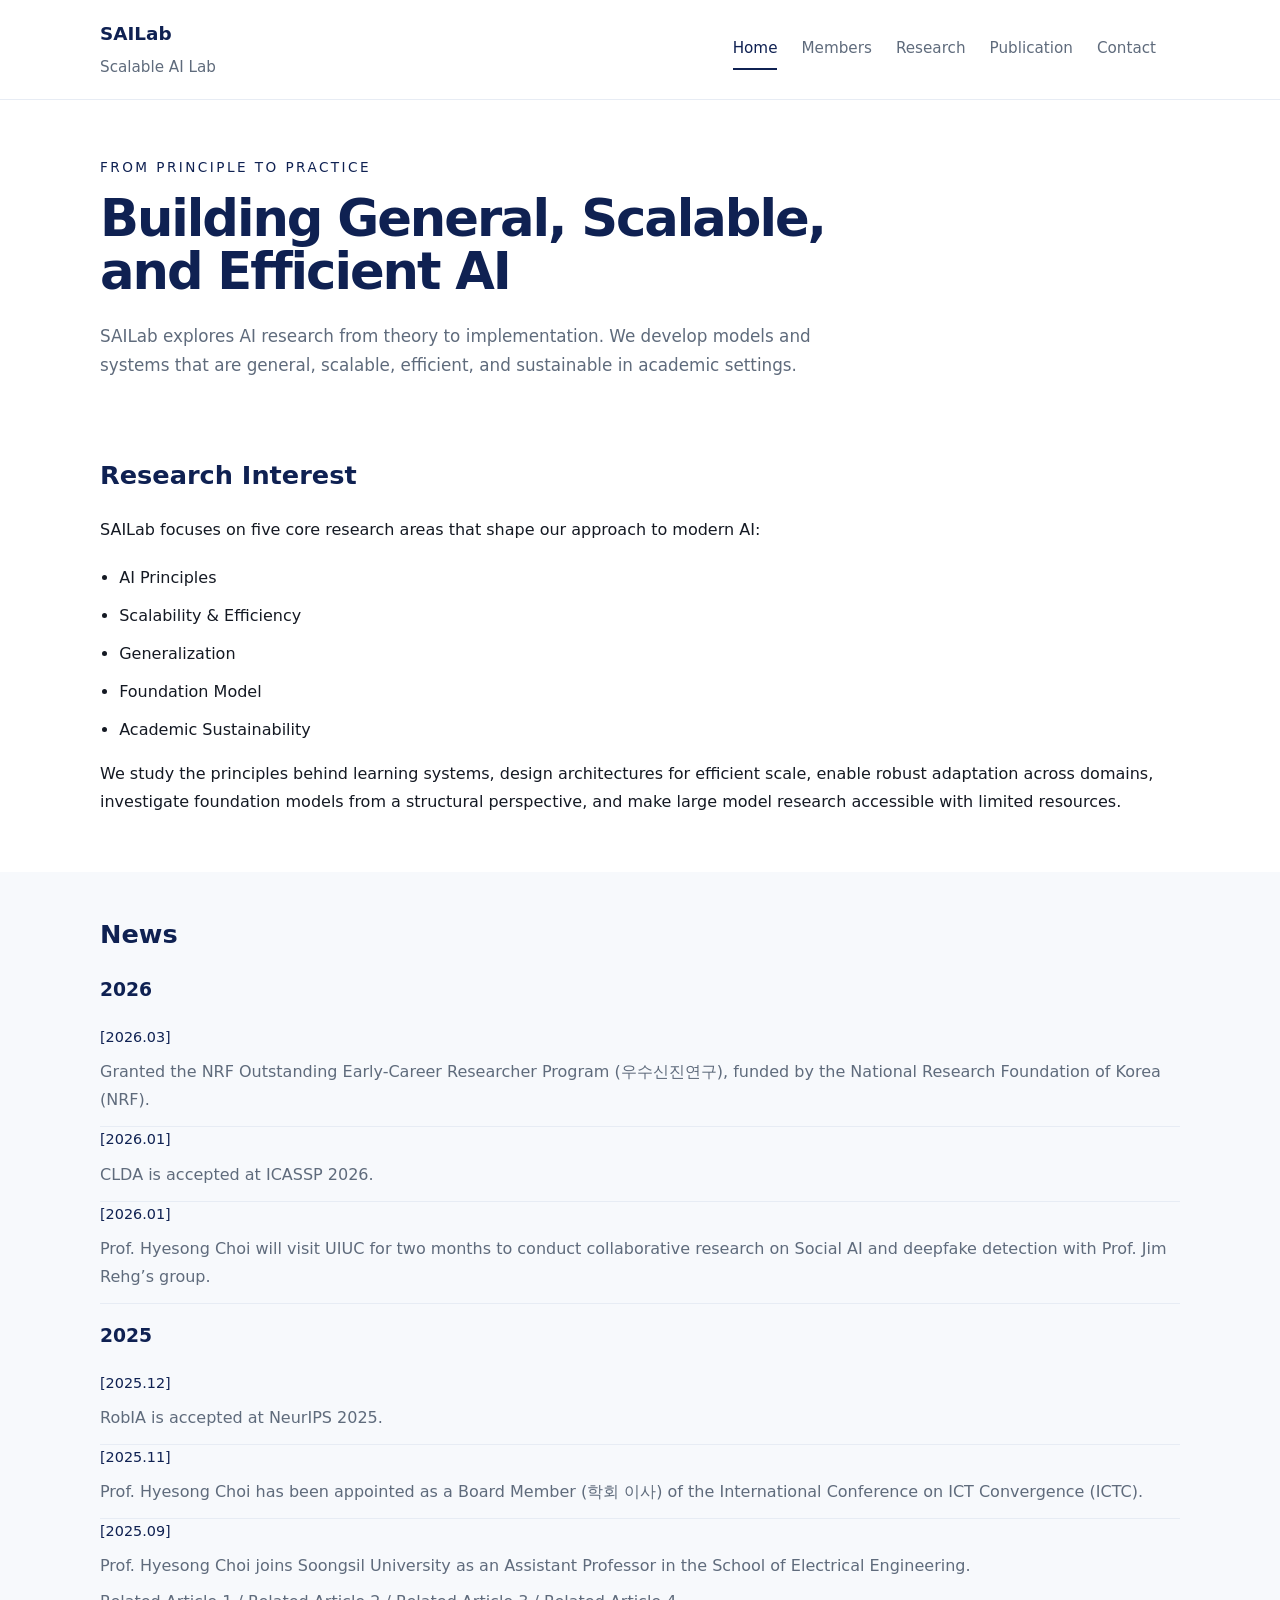
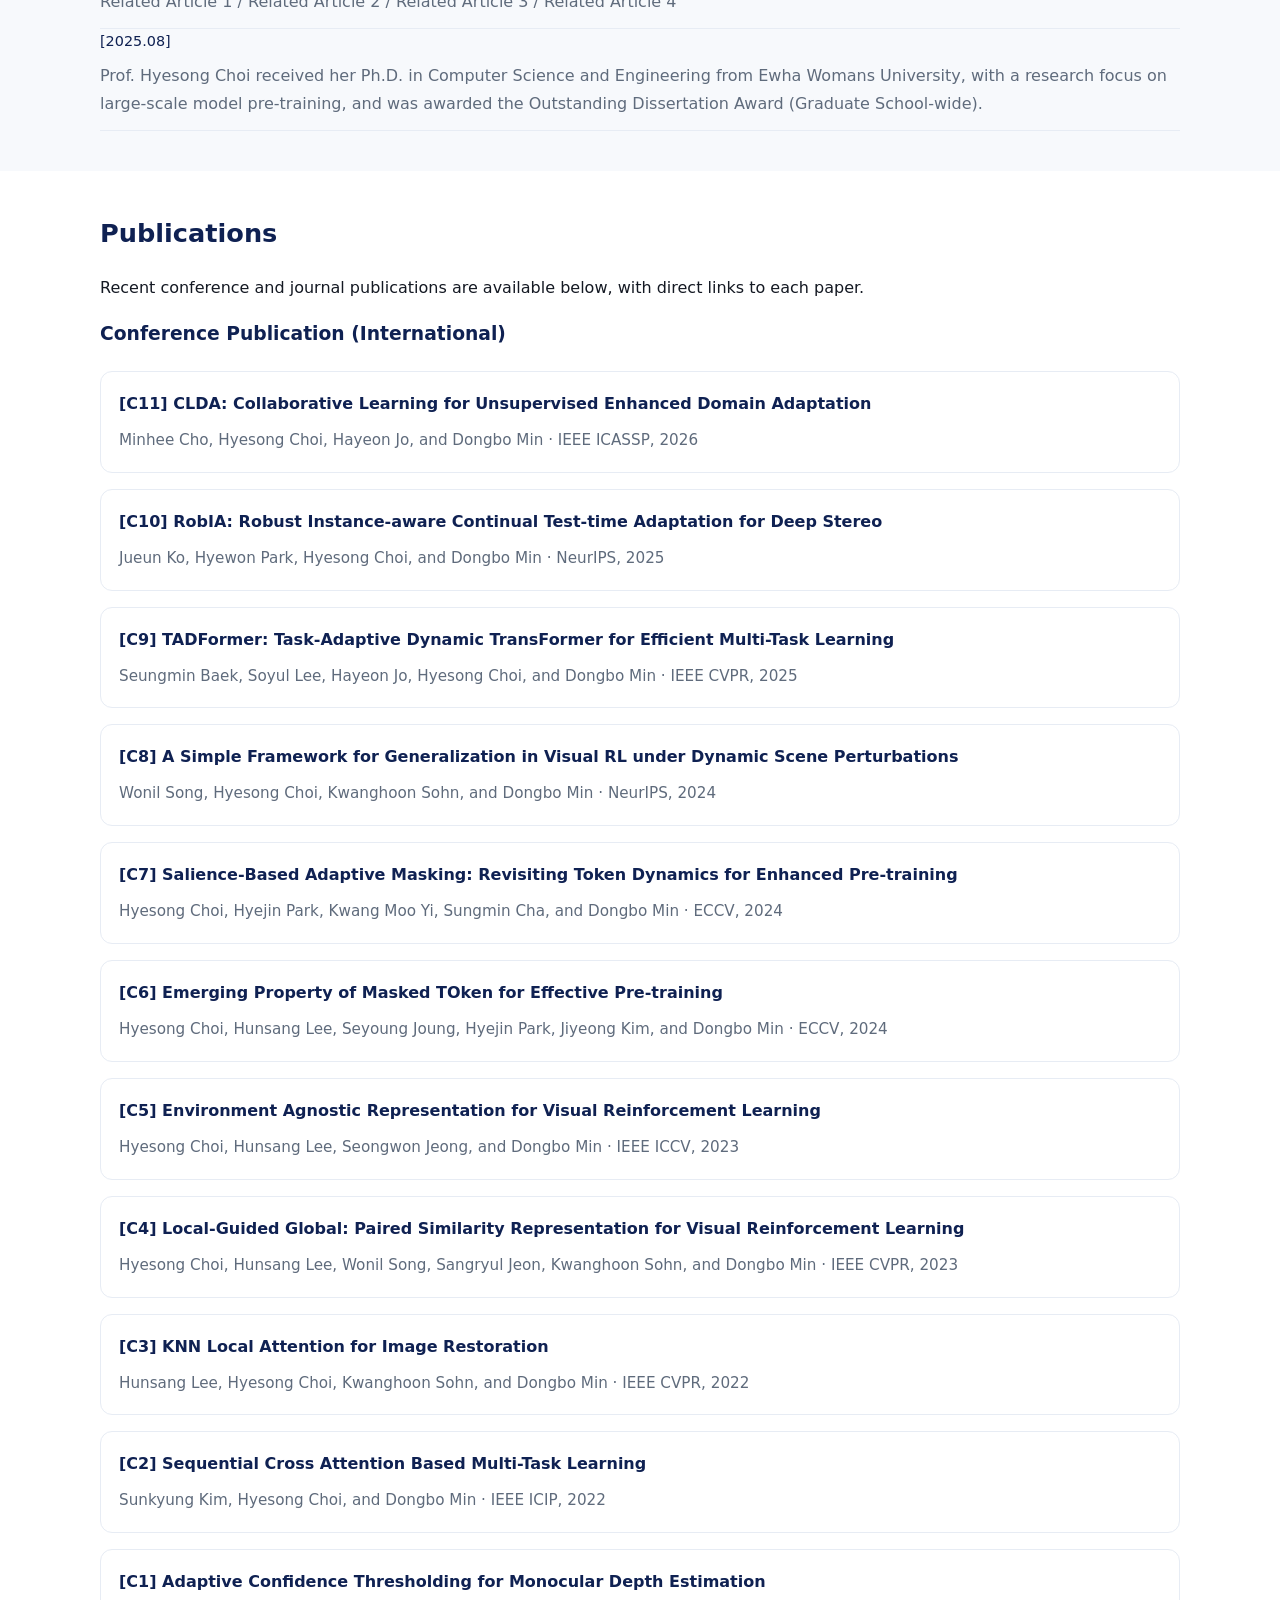
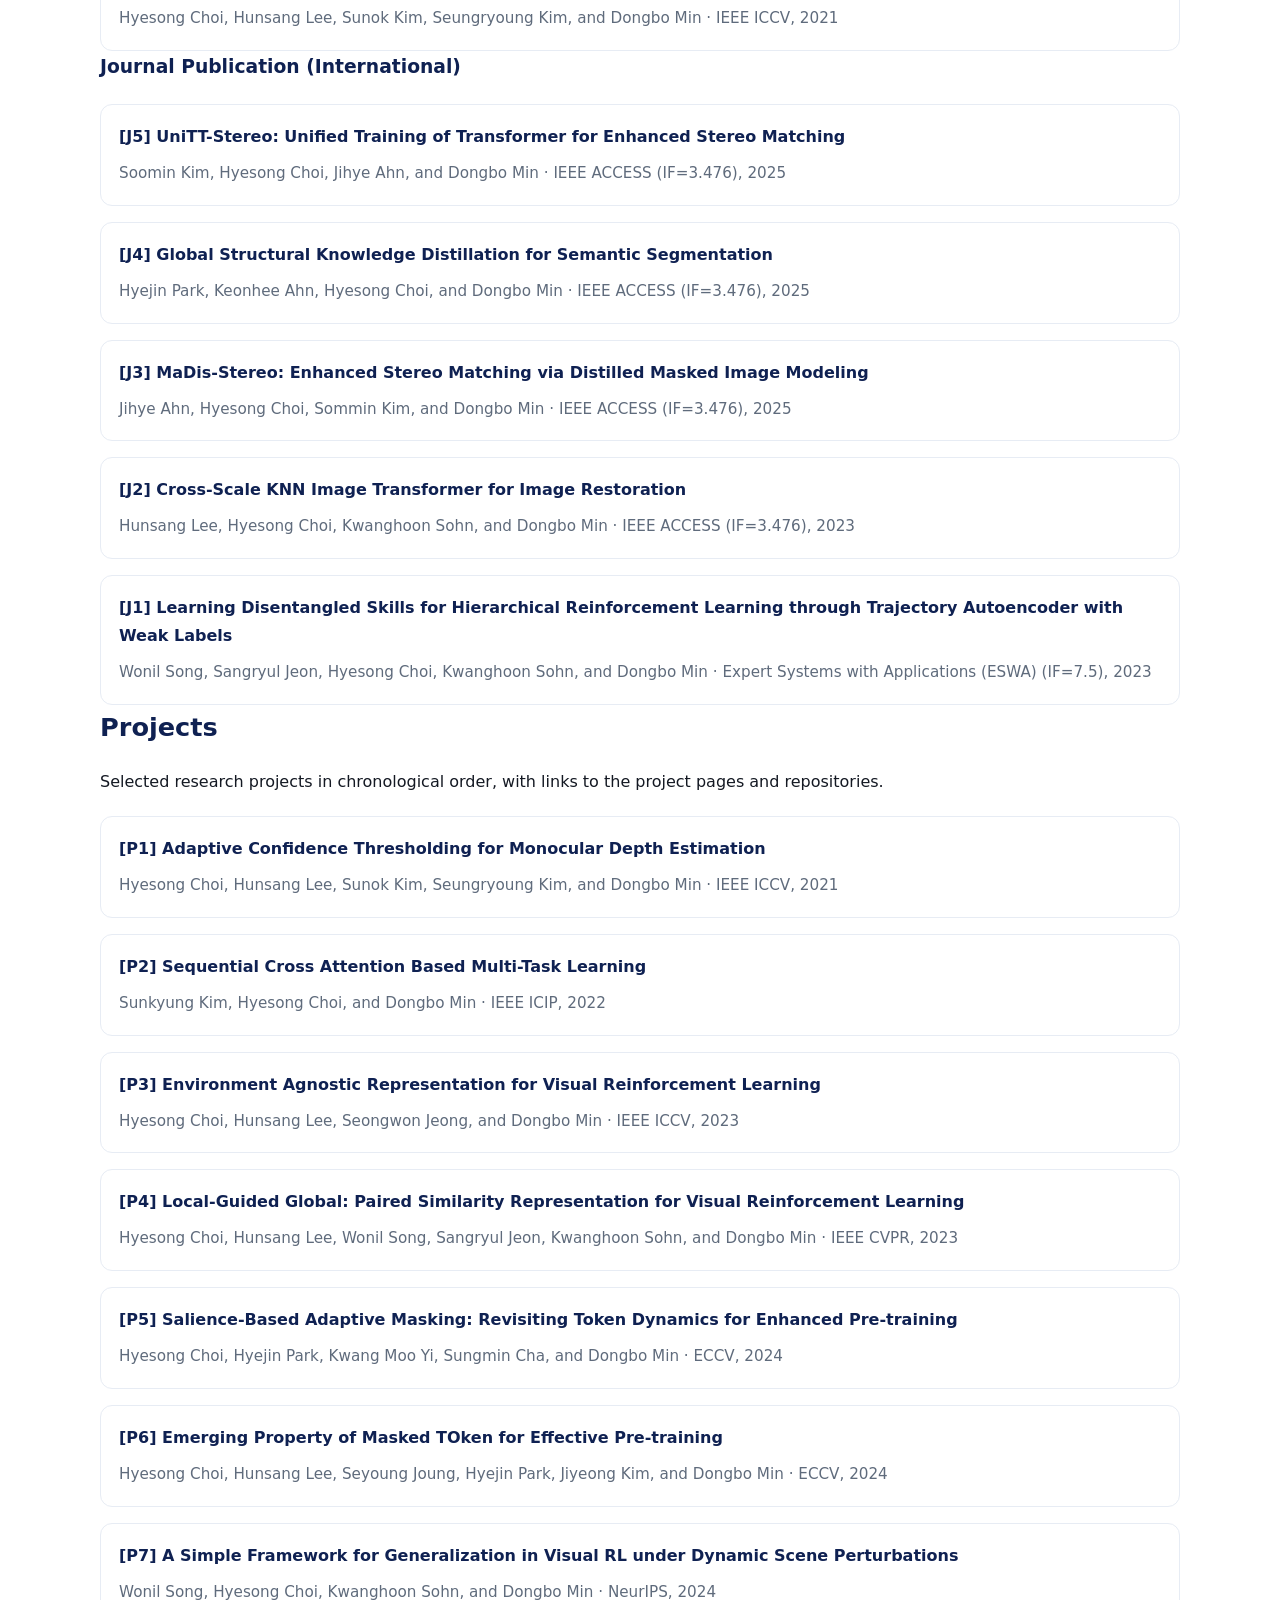
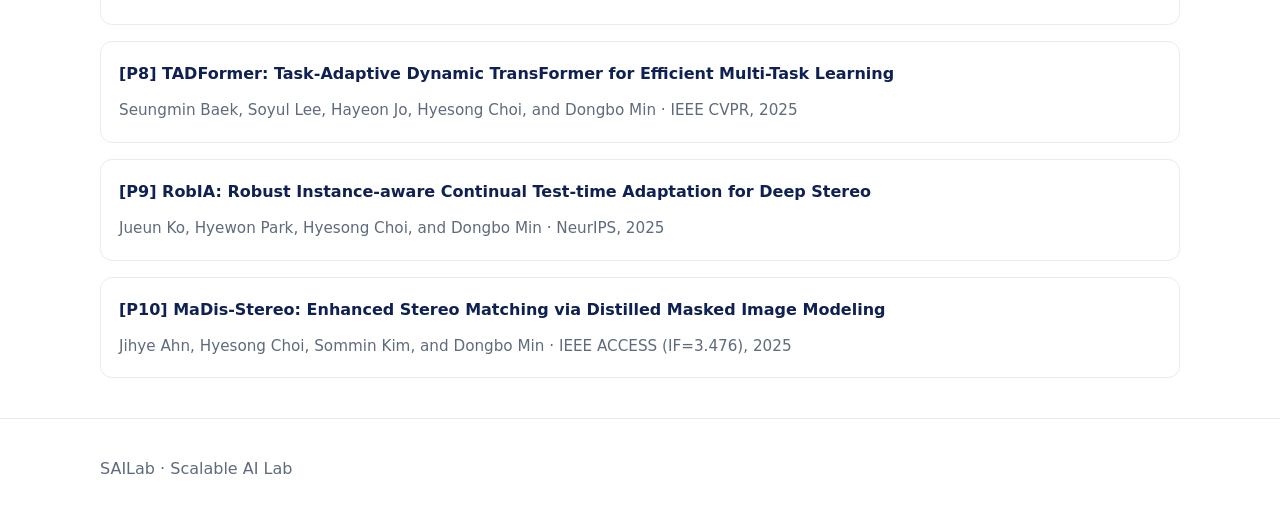
==== commit 3360f78a: "Update homepage and publication/research/members content for deployment" ====
--- a/index.html
+++ b/index.html
@@ -53,10 +53,145 @@
       <div class="container">
         <h2>News</h2>
         <div class="news-list">
-          <div class="news-item"><span>2026.04.01</span> SAILab paper accepted at an international conference on scalable AI systems.</div>
-          <div class="news-item"><span>2026.03.15</span> New student recruitment begins for the fall semester research projects.</div>
-          <div class="news-item"><span>2026.02.05</span> Lab seminar on foundation models and academic sustainability hosted by SAILab.</div>
+          <div class="news-year-group">
+            <h3>2026</h3>
+            <div class="news-item"><span>[2026.03]</span> Granted the NRF Outstanding Early-Career Researcher Program (우수신진연구), funded by the National Research Foundation of Korea (NRF).</div>
+            <div class="news-item"><span>[2026.01]</span> CLDA is accepted at ICASSP 2026.</div>
+            <div class="news-item"><span>[2026.01]</span> Prof. Hyesong Choi will visit UIUC for two months to conduct collaborative research on Social AI and deepfake detection with Prof. Jim Rehg’s group.</div>
+          </div>
+          <div class="news-year-group">
+            <h3>2025</h3>
+            <div class="news-item"><span>[2025.12]</span> RobIA is accepted at NeurIPS 2025.</div>
+            <div class="news-item"><span>[2025.11]</span> Prof. Hyesong Choi has been appointed as a Board Member (학회 이사) of the International Conference on ICT Convergence (ICTC).</div>
+            <div class="news-item"><span>[2025.09]</span> Prof. Hyesong Choi joins Soongsil University as an Assistant Professor in the School of Electrical Engineering.
+              <div class="news-related">Related Article 1 / Related Article 2 / Related Article 3 / Related Article 4</div>
+            </div>
+            <div class="news-item"><span>[2025.08]</span> Prof. Hyesong Choi received her Ph.D. in Computer Science and Engineering from Ewha Womans University, with a research focus on large-scale model pre-training, and was awarded the Outstanding Dissertation Award (Graduate School-wide).</div>
+          </div>
         </div>
+      </div>
+    </section>
+
+    <section class="section">
+      <div class="container">
+        <h2>Publications</h2>
+        <p>Recent conference and journal publications are available below, with direct links to each paper.</p>
+        <h3>Conference Publication (International)</h3>
+        <ul class="publication-list">
+          <li class="publication-item">
+            <a class="publication-title" href="https://arxiv.org/pdf/2409.02699" target="_blank" rel="noopener noreferrer">[C11] CLDA: Collaborative Learning for Unsupervised Enhanced Domain Adaptation</a>
+            <p class="publication-meta">Minhee Cho, Hyesong Choi, Hayeon Jo, and Dongbo Min · IEEE ICASSP, 2026</p>
+          </li>
+          <li class="publication-item">
+            <a class="publication-title" href="https://arxiv.org/abs/2511.10107" target="_blank" rel="noopener noreferrer">[C10] RobIA: Robust Instance-aware Continual Test-time Adaptation for Deep Stereo</a>
+            <p class="publication-meta">Jueun Ko, Hyewon Park, Hyesong Choi, and Dongbo Min · NeurIPS, 2025</p>
+          </li>
+          <li class="publication-item">
+            <a class="publication-title" href="https://arxiv.org/pdf/2501.04293" target="_blank" rel="noopener noreferrer">[C9] TADFormer: Task-Adaptive Dynamic TransFormer for Efficient Multi-Task Learning</a>
+            <p class="publication-meta">Seungmin Baek, Soyul Lee, Hayeon Jo, Hyesong Choi, and Dongbo Min · IEEE CVPR, 2025</p>
+          </li>
+          <li class="publication-item">
+            <a class="publication-title" href="https://openreview.net/pdf?id=0AumdfLzpK" target="_blank" rel="noopener noreferrer">[C8] A Simple Framework for Generalization in Visual RL under Dynamic Scene Perturbations</a>
+            <p class="publication-meta">Wonil Song, Hyesong Choi, Kwanghoon Sohn, and Dongbo Min · NeurIPS, 2024</p>
+          </li>
+          <li class="publication-item">
+            <a class="publication-title" href="https://arxiv.org/pdf/2404.08327" target="_blank" rel="noopener noreferrer">[C7] Salience-Based Adaptive Masking: Revisiting Token Dynamics for Enhanced Pre-training</a>
+            <p class="publication-meta">Hyesong Choi, Hyejin Park, Kwang Moo Yi, Sungmin Cha, and Dongbo Min · ECCV, 2024</p>
+          </li>
+          <li class="publication-item">
+            <a class="publication-title" href="https://arxiv.org/pdf/2404.08330" target="_blank" rel="noopener noreferrer">[C6] Emerging Property of Masked TOken for Effective Pre-training</a>
+            <p class="publication-meta">Hyesong Choi, Hunsang Lee, Seyoung Joung, Hyejin Park, Jiyeong Kim, and Dongbo Min · ECCV, 2024</p>
+          </li>
+          <li class="publication-item">
+            <a class="publication-title" href="https://openaccess.thecvf.com/content/ICCV2023/papers/Choi_Environment_Agnostic_Representation_for_Visual_Reinforcement_Learning_ICCV_2023_paper.pdf" target="_blank" rel="noopener noreferrer">[C5] Environment Agnostic Representation for Visual Reinforcement Learning</a>
+            <p class="publication-meta">Hyesong Choi, Hunsang Lee, Seongwon Jeong, and Dongbo Min · IEEE ICCV, 2023</p>
+          </li>
+          <li class="publication-item">
+            <a class="publication-title" href="https://openaccess.thecvf.com/content/CVPR2023/papers/Choi_Local-Guided_Global_Paired_Similarity_Representation_for_Visual_Reinforcement_Learning_CVPR_2023_paper.pdf" target="_blank" rel="noopener noreferrer">[C4] Local-Guided Global: Paired Similarity Representation for Visual Reinforcement Learning</a>
+            <p class="publication-meta">Hyesong Choi, Hunsang Lee, Wonil Song, Sangryul Jeon, Kwanghoon Sohn, and Dongbo Min · IEEE CVPR, 2023</p>
+          </li>
+          <li class="publication-item">
+            <a class="publication-title" href="https://openaccess.thecvf.com/content/CVPR2022/papers/Lee_KNN_Local_Attention_for_Image_Restoration_CVPR_2022_paper.pdf" target="_blank" rel="noopener noreferrer">[C3] KNN Local Attention for Image Restoration</a>
+            <p class="publication-meta">Hunsang Lee, Hyesong Choi, Kwanghoon Sohn, and Dongbo Min · IEEE CVPR, 2022</p>
+          </li>
+          <li class="publication-item">
+            <a class="publication-title" href="https://arxiv.org/pdf/2209.02518" target="_blank" rel="noopener noreferrer">[C2] Sequential Cross Attention Based Multi-Task Learning</a>
+            <p class="publication-meta">Sunkyung Kim, Hyesong Choi, and Dongbo Min · IEEE ICIP, 2022</p>
+          </li>
+          <li class="publication-item">
+            <a class="publication-title" href="https://openaccess.thecvf.com/content/ICCV2021/papers/Choi_Adaptive_Confidence_Thresholding_for_Monocular_Depth_Estimation_ICCV_2021_paper.pdf" target="_blank" rel="noopener noreferrer">[C1] Adaptive Confidence Thresholding for Monocular Depth Estimation</a>
+            <p class="publication-meta">Hyesong Choi, Hunsang Lee, Sunok Kim, Seungryoung Kim, and Dongbo Min · IEEE ICCV, 2021</p>
+          </li>
+        </ul>
+
+        <h3>Journal Publication (International)</h3>
+        <ul class="publication-list">
+          <li class="publication-item">
+            <a class="publication-title" href="https://arxiv.org/pdf/2409.02545" target="_blank" rel="noopener noreferrer">[J5] UniTT-Stereo: Unified Training of Transformer for Enhanced Stereo Matching</a>
+            <p class="publication-meta">Soomin Kim, Hyesong Choi, Jihye Ahn, and Dongbo Min · IEEE ACCESS (IF=3.476), 2025</p>
+          </li>
+          <li class="publication-item">
+            <a class="publication-title" href="https://ieeexplore.ieee.org/stamp/stamp.jsp?arnumber=11018413" target="_blank" rel="noopener noreferrer">[J4] Global Structural Knowledge Distillation for Semantic Segmentation</a>
+            <p class="publication-meta">Hyejin Park, Keonhee Ahn, Hyesong Choi, and Dongbo Min · IEEE ACCESS (IF=3.476), 2025</p>
+          </li>
+          <li class="publication-item">
+            <a class="publication-title" href="https://arxiv.org/pdf/2409.02846" target="_blank" rel="noopener noreferrer">[J3] MaDis-Stereo: Enhanced Stereo Matching via Distilled Masked Image Modeling</a>
+            <p class="publication-meta">Jihye Ahn, Hyesong Choi, Sommin Kim, and Dongbo Min · IEEE ACCESS (IF=3.476), 2025</p>
+          </li>
+          <li class="publication-item">
+            <a class="publication-title" href="https://ieeexplore.ieee.org/stamp/stamp.jsp?arnumber=10036436" target="_blank" rel="noopener noreferrer">[J2] Cross-Scale KNN Image Transformer for Image Restoration</a>
+            <p class="publication-meta">Hunsang Lee, Hyesong Choi, Kwanghoon Sohn, and Dongbo Min · IEEE ACCESS (IF=3.476), 2023</p>
+          </li>
+          <li class="publication-item">
+            <a class="publication-title" href="https://www.sciencedirect.com/science/article/abs/pii/S0957417423011272" target="_blank" rel="noopener noreferrer">[J1] Learning Disentangled Skills for Hierarchical Reinforcement Learning through Trajectory Autoencoder with Weak Labels</a>
+            <p class="publication-meta">Wonil Song, Sangryul Jeon, Hyesong Choi, Kwanghoon Sohn, and Dongbo Min · Expert Systems with Applications (ESWA) (IF=7.5), 2023</p>
+          </li>
+        </ul>
+
+        <h2>Projects</h2>
+        <p>Selected research projects in chronological order, with links to the project pages and repositories.</p>
+        <ul class="publication-list">
+          <li class="publication-item">
+            <a class="publication-title" href="https://github.com/doihye/Adaptive-confidence-thresholding" target="_blank" rel="noopener noreferrer">[P1] Adaptive Confidence Thresholding for Monocular Depth Estimation</a>
+            <p class="publication-meta">Hyesong Choi, Hunsang Lee, Sunok Kim, Seungryoung Kim, and Dongbo Min · IEEE ICCV, 2021</p>
+          </li>
+          <li class="publication-item">
+            <a class="publication-title" href="https://arxiv.org/pdf/2209.02518" target="_blank" rel="noopener noreferrer">[P2] Sequential Cross Attention Based Multi-Task Learning</a>
+            <p class="publication-meta">Sunkyung Kim, Hyesong Choi, and Dongbo Min · IEEE ICIP, 2022</p>
+          </li>
+          <li class="publication-item">
+            <a class="publication-title" href="https://sites.google.com/view/iccv23-ear" target="_blank" rel="noopener noreferrer">[P3] Environment Agnostic Representation for Visual Reinforcement Learning</a>
+            <p class="publication-meta">Hyesong Choi, Hunsang Lee, Seongwon Jeong, and Dongbo Min · IEEE ICCV, 2023</p>
+          </li>
+          <li class="publication-item">
+            <a class="publication-title" href="https://sites.google.com/view/cvpr23-psrl" target="_blank" rel="noopener noreferrer">[P4] Local-Guided Global: Paired Similarity Representation for Visual Reinforcement Learning</a>
+            <p class="publication-meta">Hyesong Choi, Hunsang Lee, Wonil Song, Sangryul Jeon, Kwanghoon Sohn, and Dongbo Min · IEEE CVPR, 2023</p>
+          </li>
+          <li class="publication-item">
+            <a class="publication-title" href="https://sites.google.com/view/eccv24-sbam" target="_blank" rel="noopener noreferrer">[P5] Salience-Based Adaptive Masking: Revisiting Token Dynamics for Enhanced Pre-training</a>
+            <p class="publication-meta">Hyesong Choi, Hyejin Park, Kwang Moo Yi, Sungmin Cha, and Dongbo Min · ECCV, 2024</p>
+          </li>
+          <li class="publication-item">
+            <a class="publication-title" href="https://sites.google.com/view/eccv24-mto" target="_blank" rel="noopener noreferrer">[P6] Emerging Property of Masked TOken for Effective Pre-training</a>
+            <p class="publication-meta">Hyesong Choi, Hunsang Lee, Seyoung Joung, Hyejin Park, Jiyeong Kim, and Dongbo Min · ECCV, 2024</p>
+          </li>
+          <li class="publication-item">
+            <a class="publication-title" href="https://w-song11.github.io/SimGRL/" target="_blank" rel="noopener noreferrer">[P7] A Simple Framework for Generalization in Visual RL under Dynamic Scene Perturbations</a>
+            <p class="publication-meta">Wonil Song, Hyesong Choi, Kwanghoon Sohn, and Dongbo Min · NeurIPS, 2024</p>
+          </li>
+          <li class="publication-item">
+            <a class="publication-title" href="https://github.com/punpunzaz10/TADFormer?tab=readme-ov-file#features" target="_blank" rel="noopener noreferrer">[P8] TADFormer: Task-Adaptive Dynamic TransFormer for Efficient Multi-Task Learning</a>
+            <p class="publication-meta">Seungmin Baek, Soyul Lee, Hayeon Jo, Hyesong Choi, and Dongbo Min · IEEE CVPR, 2025</p>
+          </li>
+          <li class="publication-item">
+            <a class="publication-title" href="https://github.com/0ju-un/RobIA" target="_blank" rel="noopener noreferrer">[P9] RobIA: Robust Instance-aware Continual Test-time Adaptation for Deep Stereo</a>
+            <p class="publication-meta">Jueun Ko, Hyewon Park, Hyesong Choi, and Dongbo Min · NeurIPS, 2025</p>
+          </li>
+          <li class="publication-item">
+            <a class="publication-title" href="https://arxiv.org/pdf/2409.02846" target="_blank" rel="noopener noreferrer">[P10] MaDis-Stereo: Enhanced Stereo Matching via Distilled Masked Image Modeling</a>
+            <p class="publication-meta">Jihye Ahn, Hyesong Choi, Sommin Kim, and Dongbo Min · IEEE ACCESS (IF=3.476), 2025</p>
+          </li>
+        </ul>
       </div>
     </section>
   </main>
--- a/style.css
+++ b/style.css
@@ -137,6 +137,100 @@
 .plain-list li {
   margin-bottom: 10px;
 }
+.member-list {
+  display: grid;
+  gap: 20px;
+  margin-top: 16px;
+}
+.profile-grid {
+  grid-template-columns: repeat(3, minmax(0, 1fr));
+}
+.member-item {
+  padding: 18px;
+  border: 1px solid var(--border);
+  border-radius: 10px;
+  background: #fff;
+  display: grid;
+  gap: 16px;
+  align-items: start;
+}
+.profile-photo {
+  width: 100%;
+  overflow: hidden;
+  border-radius: 10px;
+  background: #f2f4f8;
+  display: grid;
+  place-items: center;
+  min-height: 180px;
+}
+.profile-photo img {
+  width: 100%;
+  height: auto;
+  object-fit: cover;
+}
+.member-item p {
+  margin: 0;
+  line-height: 1.7;
+}
+.upload-panel {
+  display: grid;
+  gap: 18px;
+  padding: 22px;
+  border: 1px dashed var(--border);
+  border-radius: 16px;
+  background: #f6f9ff;
+}
+.upload-panel:hover,
+.upload-panel.drag-over {
+  border-color: var(--accent);
+  background: #eef3ff;
+}
+.upload-label {
+  display: block;
+  padding: 24px;
+  border: 2px dashed rgba(15, 33, 82, 0.24);
+  border-radius: 14px;
+  text-align: center;
+  color: var(--accent);
+  font-weight: 600;
+  cursor: pointer;
+  transition: background-color 0.2s ease, border-color 0.2s ease;
+}
+.upload-label:hover {
+  background: rgba(15, 33, 82, 0.04);
+}
+.upload-panel input {
+  display: block;
+  width: 100%;
+  padding: 12px 14px;
+  border: 1px solid var(--border);
+  border-radius: 10px;
+}
+.upload-note {
+  color: var(--muted);
+  font-size: 0.95rem;
+}
+.image-preview-grid {
+  display: grid;
+  grid-template-columns: repeat(3, minmax(0, 1fr));
+  gap: 14px;
+}
+.preview-item {
+  padding: 18px;
+  border: 1px solid var(--border);
+  border-radius: 12px;
+  background: #f9fbff;
+  display: grid;
+  place-items: center;
+  text-align: center;
+  color: var(--muted);
+}
+.preview-item img {
+  width: 100%;
+  height: auto;
+  display: block;
+  border-radius: 10px;
+}
 .news-list {
   display: grid;
   gap: 16px;
@@ -152,6 +246,35 @@
 .news-item span {
   font-size: 0.9rem;
   color: var(--accent);
+}
+.publication-list {
+  list-style: none;
+  margin: 20px 0 0;
+  padding: 0;
+  display: grid;
+  gap: 16px;
+}
+.publication-item {
+  padding: 18px;
+  border: 1px solid var(--border);
+  border-radius: 12px;
+  background: #fff;
+}
+.publication-title {
+  display: inline-block;
+  font-size: 1rem;
+  font-weight: 700;
+  color: var(--accent);
+  text-decoration: none;
+}
+.publication-title:hover {
+  text-decoration: underline;
+}
+.publication-meta {
+  margin: 10px 0 0;
+  color: var(--muted);
+  font-size: 0.95rem;
+  line-height: 1.7;
 }
 .student-grid {
   display: grid;
@@ -216,7 +339,8 @@
     display: inline-flex;
   }
   .map-grid,
-  .student-grid {
+  .student-grid,
+  .profile-grid {
     grid-template-columns: repeat(2, minmax(0, 1fr));
   }
 }
@@ -229,7 +353,8 @@
     padding-top: 40px;
   }
   .student-grid,
-  .map-grid {
+  .map-grid,
+  .profile-grid {
     grid-template-columns: 1fr;
   }
 }
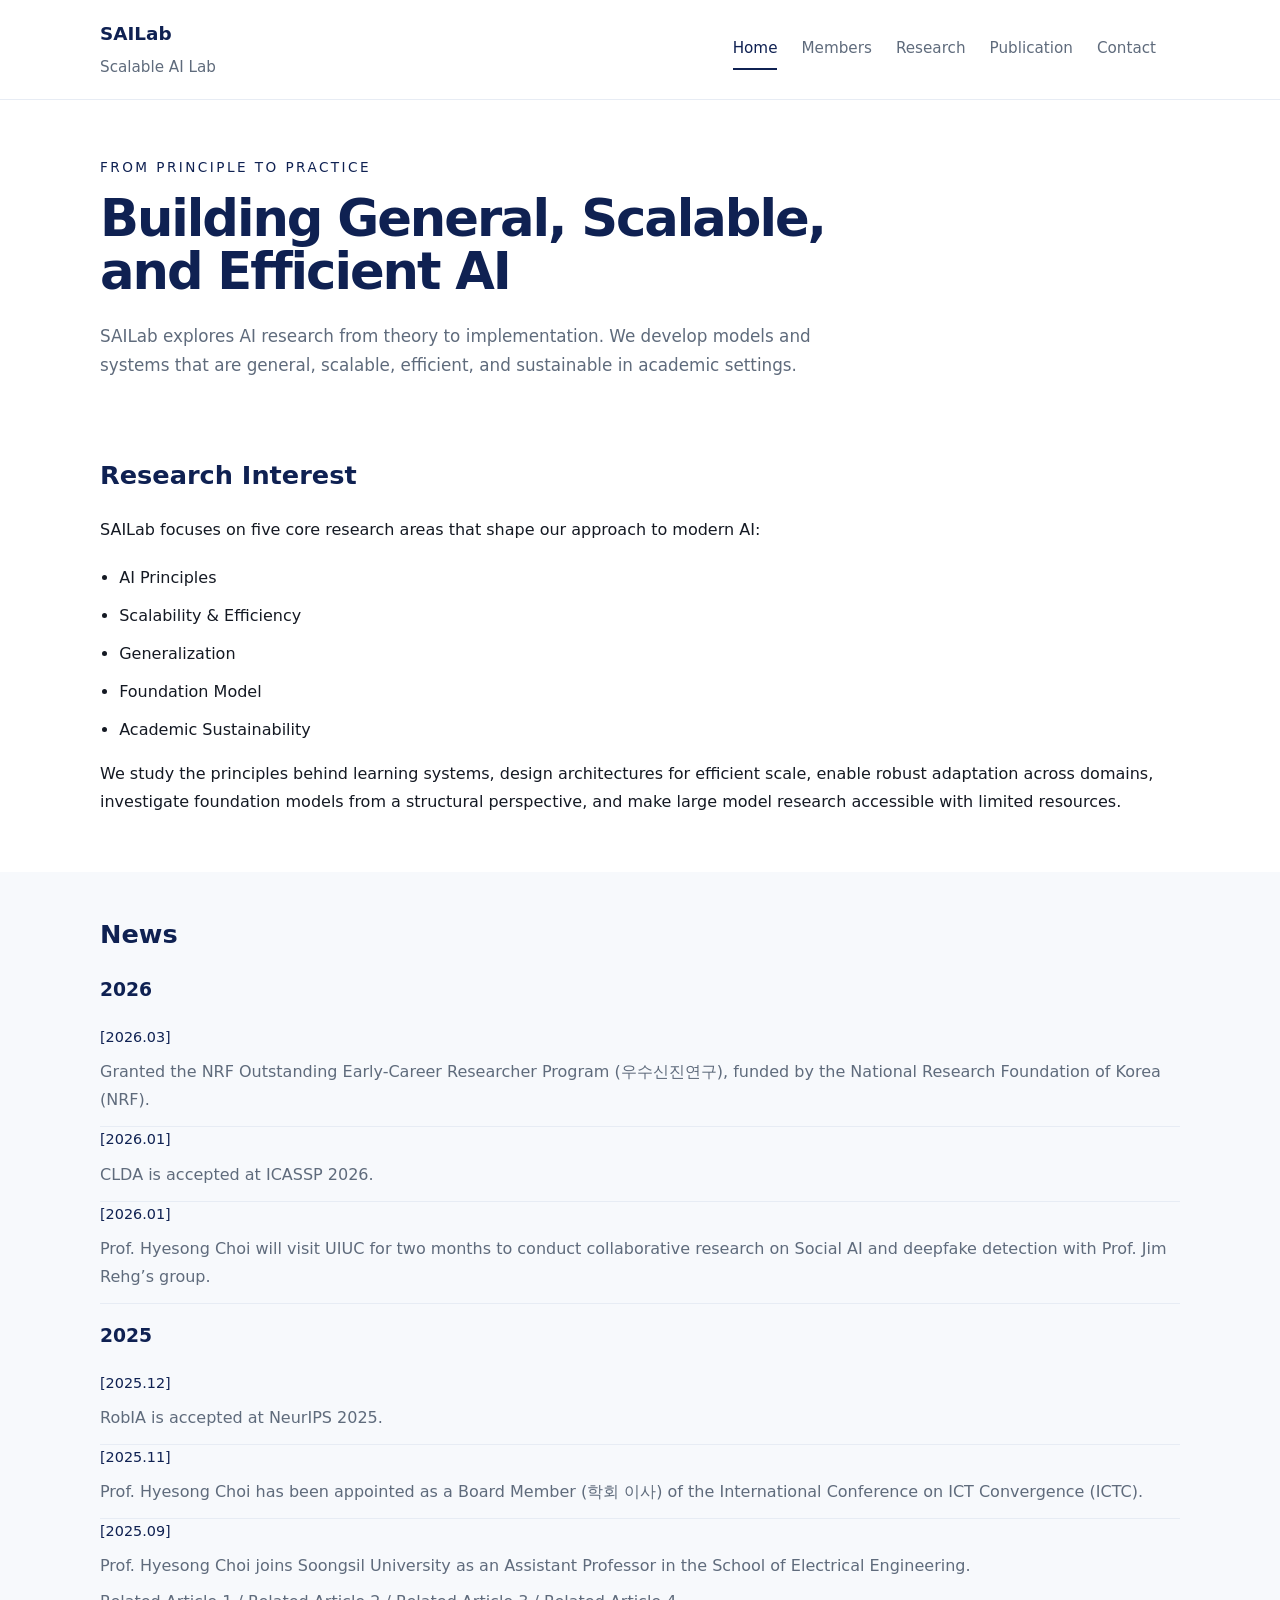
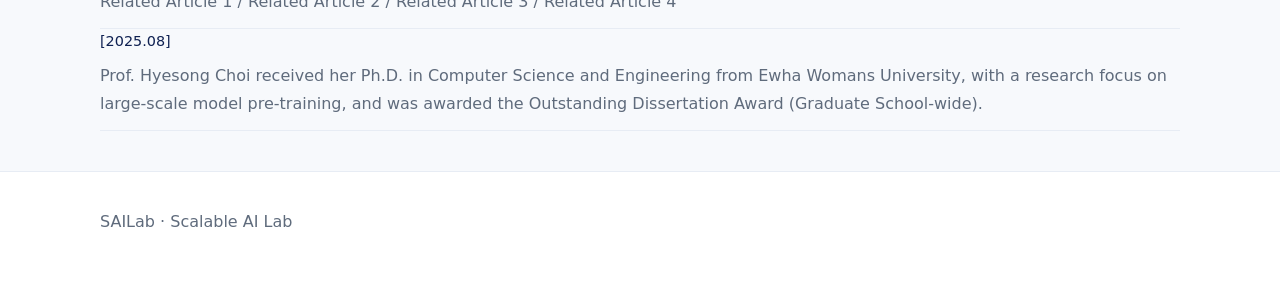
==== commit 8cf5939d: "Update member names and remove home projects section" ====
--- a/index.html
+++ b/index.html
@@ -72,128 +72,6 @@
       </div>
     </section>
 
-    <section class="section">
-      <div class="container">
-        <h2>Publications</h2>
-        <p>Recent conference and journal publications are available below, with direct links to each paper.</p>
-        <h3>Conference Publication (International)</h3>
-        <ul class="publication-list">
-          <li class="publication-item">
-            <a class="publication-title" href="https://arxiv.org/pdf/2409.02699" target="_blank" rel="noopener noreferrer">[C11] CLDA: Collaborative Learning for Unsupervised Enhanced Domain Adaptation</a>
-            <p class="publication-meta">Minhee Cho, Hyesong Choi, Hayeon Jo, and Dongbo Min · IEEE ICASSP, 2026</p>
-          </li>
-          <li class="publication-item">
-            <a class="publication-title" href="https://arxiv.org/abs/2511.10107" target="_blank" rel="noopener noreferrer">[C10] RobIA: Robust Instance-aware Continual Test-time Adaptation for Deep Stereo</a>
-            <p class="publication-meta">Jueun Ko, Hyewon Park, Hyesong Choi, and Dongbo Min · NeurIPS, 2025</p>
-          </li>
-          <li class="publication-item">
-            <a class="publication-title" href="https://arxiv.org/pdf/2501.04293" target="_blank" rel="noopener noreferrer">[C9] TADFormer: Task-Adaptive Dynamic TransFormer for Efficient Multi-Task Learning</a>
-            <p class="publication-meta">Seungmin Baek, Soyul Lee, Hayeon Jo, Hyesong Choi, and Dongbo Min · IEEE CVPR, 2025</p>
-          </li>
-          <li class="publication-item">
-            <a class="publication-title" href="https://openreview.net/pdf?id=0AumdfLzpK" target="_blank" rel="noopener noreferrer">[C8] A Simple Framework for Generalization in Visual RL under Dynamic Scene Perturbations</a>
-            <p class="publication-meta">Wonil Song, Hyesong Choi, Kwanghoon Sohn, and Dongbo Min · NeurIPS, 2024</p>
-          </li>
-          <li class="publication-item">
-            <a class="publication-title" href="https://arxiv.org/pdf/2404.08327" target="_blank" rel="noopener noreferrer">[C7] Salience-Based Adaptive Masking: Revisiting Token Dynamics for Enhanced Pre-training</a>
-            <p class="publication-meta">Hyesong Choi, Hyejin Park, Kwang Moo Yi, Sungmin Cha, and Dongbo Min · ECCV, 2024</p>
-          </li>
-          <li class="publication-item">
-            <a class="publication-title" href="https://arxiv.org/pdf/2404.08330" target="_blank" rel="noopener noreferrer">[C6] Emerging Property of Masked TOken for Effective Pre-training</a>
-            <p class="publication-meta">Hyesong Choi, Hunsang Lee, Seyoung Joung, Hyejin Park, Jiyeong Kim, and Dongbo Min · ECCV, 2024</p>
-          </li>
-          <li class="publication-item">
-            <a class="publication-title" href="https://openaccess.thecvf.com/content/ICCV2023/papers/Choi_Environment_Agnostic_Representation_for_Visual_Reinforcement_Learning_ICCV_2023_paper.pdf" target="_blank" rel="noopener noreferrer">[C5] Environment Agnostic Representation for Visual Reinforcement Learning</a>
-            <p class="publication-meta">Hyesong Choi, Hunsang Lee, Seongwon Jeong, and Dongbo Min · IEEE ICCV, 2023</p>
-          </li>
-          <li class="publication-item">
-            <a class="publication-title" href="https://openaccess.thecvf.com/content/CVPR2023/papers/Choi_Local-Guided_Global_Paired_Similarity_Representation_for_Visual_Reinforcement_Learning_CVPR_2023_paper.pdf" target="_blank" rel="noopener noreferrer">[C4] Local-Guided Global: Paired Similarity Representation for Visual Reinforcement Learning</a>
-            <p class="publication-meta">Hyesong Choi, Hunsang Lee, Wonil Song, Sangryul Jeon, Kwanghoon Sohn, and Dongbo Min · IEEE CVPR, 2023</p>
-          </li>
-          <li class="publication-item">
-            <a class="publication-title" href="https://openaccess.thecvf.com/content/CVPR2022/papers/Lee_KNN_Local_Attention_for_Image_Restoration_CVPR_2022_paper.pdf" target="_blank" rel="noopener noreferrer">[C3] KNN Local Attention for Image Restoration</a>
-            <p class="publication-meta">Hunsang Lee, Hyesong Choi, Kwanghoon Sohn, and Dongbo Min · IEEE CVPR, 2022</p>
-          </li>
-          <li class="publication-item">
-            <a class="publication-title" href="https://arxiv.org/pdf/2209.02518" target="_blank" rel="noopener noreferrer">[C2] Sequential Cross Attention Based Multi-Task Learning</a>
-            <p class="publication-meta">Sunkyung Kim, Hyesong Choi, and Dongbo Min · IEEE ICIP, 2022</p>
-          </li>
-          <li class="publication-item">
-            <a class="publication-title" href="https://openaccess.thecvf.com/content/ICCV2021/papers/Choi_Adaptive_Confidence_Thresholding_for_Monocular_Depth_Estimation_ICCV_2021_paper.pdf" target="_blank" rel="noopener noreferrer">[C1] Adaptive Confidence Thresholding for Monocular Depth Estimation</a>
-            <p class="publication-meta">Hyesong Choi, Hunsang Lee, Sunok Kim, Seungryoung Kim, and Dongbo Min · IEEE ICCV, 2021</p>
-          </li>
-        </ul>
-
-        <h3>Journal Publication (International)</h3>
-        <ul class="publication-list">
-          <li class="publication-item">
-            <a class="publication-title" href="https://arxiv.org/pdf/2409.02545" target="_blank" rel="noopener noreferrer">[J5] UniTT-Stereo: Unified Training of Transformer for Enhanced Stereo Matching</a>
-            <p class="publication-meta">Soomin Kim, Hyesong Choi, Jihye Ahn, and Dongbo Min · IEEE ACCESS (IF=3.476), 2025</p>
-          </li>
-          <li class="publication-item">
-            <a class="publication-title" href="https://ieeexplore.ieee.org/stamp/stamp.jsp?arnumber=11018413" target="_blank" rel="noopener noreferrer">[J4] Global Structural Knowledge Distillation for Semantic Segmentation</a>
-            <p class="publication-meta">Hyejin Park, Keonhee Ahn, Hyesong Choi, and Dongbo Min · IEEE ACCESS (IF=3.476), 2025</p>
-          </li>
-          <li class="publication-item">
-            <a class="publication-title" href="https://arxiv.org/pdf/2409.02846" target="_blank" rel="noopener noreferrer">[J3] MaDis-Stereo: Enhanced Stereo Matching via Distilled Masked Image Modeling</a>
-            <p class="publication-meta">Jihye Ahn, Hyesong Choi, Sommin Kim, and Dongbo Min · IEEE ACCESS (IF=3.476), 2025</p>
-          </li>
-          <li class="publication-item">
-            <a class="publication-title" href="https://ieeexplore.ieee.org/stamp/stamp.jsp?arnumber=10036436" target="_blank" rel="noopener noreferrer">[J2] Cross-Scale KNN Image Transformer for Image Restoration</a>
-            <p class="publication-meta">Hunsang Lee, Hyesong Choi, Kwanghoon Sohn, and Dongbo Min · IEEE ACCESS (IF=3.476), 2023</p>
-          </li>
-          <li class="publication-item">
-            <a class="publication-title" href="https://www.sciencedirect.com/science/article/abs/pii/S0957417423011272" target="_blank" rel="noopener noreferrer">[J1] Learning Disentangled Skills for Hierarchical Reinforcement Learning through Trajectory Autoencoder with Weak Labels</a>
-            <p class="publication-meta">Wonil Song, Sangryul Jeon, Hyesong Choi, Kwanghoon Sohn, and Dongbo Min · Expert Systems with Applications (ESWA) (IF=7.5), 2023</p>
-          </li>
-        </ul>
-
-        <h2>Projects</h2>
-        <p>Selected research projects in chronological order, with links to the project pages and repositories.</p>
-        <ul class="publication-list">
-          <li class="publication-item">
-            <a class="publication-title" href="https://github.com/doihye/Adaptive-confidence-thresholding" target="_blank" rel="noopener noreferrer">[P1] Adaptive Confidence Thresholding for Monocular Depth Estimation</a>
-            <p class="publication-meta">Hyesong Choi, Hunsang Lee, Sunok Kim, Seungryoung Kim, and Dongbo Min · IEEE ICCV, 2021</p>
-          </li>
-          <li class="publication-item">
-            <a class="publication-title" href="https://arxiv.org/pdf/2209.02518" target="_blank" rel="noopener noreferrer">[P2] Sequential Cross Attention Based Multi-Task Learning</a>
-            <p class="publication-meta">Sunkyung Kim, Hyesong Choi, and Dongbo Min · IEEE ICIP, 2022</p>
-          </li>
-          <li class="publication-item">
-            <a class="publication-title" href="https://sites.google.com/view/iccv23-ear" target="_blank" rel="noopener noreferrer">[P3] Environment Agnostic Representation for Visual Reinforcement Learning</a>
-            <p class="publication-meta">Hyesong Choi, Hunsang Lee, Seongwon Jeong, and Dongbo Min · IEEE ICCV, 2023</p>
-          </li>
-          <li class="publication-item">
-            <a class="publication-title" href="https://sites.google.com/view/cvpr23-psrl" target="_blank" rel="noopener noreferrer">[P4] Local-Guided Global: Paired Similarity Representation for Visual Reinforcement Learning</a>
-            <p class="publication-meta">Hyesong Choi, Hunsang Lee, Wonil Song, Sangryul Jeon, Kwanghoon Sohn, and Dongbo Min · IEEE CVPR, 2023</p>
-          </li>
-          <li class="publication-item">
-            <a class="publication-title" href="https://sites.google.com/view/eccv24-sbam" target="_blank" rel="noopener noreferrer">[P5] Salience-Based Adaptive Masking: Revisiting Token Dynamics for Enhanced Pre-training</a>
-            <p class="publication-meta">Hyesong Choi, Hyejin Park, Kwang Moo Yi, Sungmin Cha, and Dongbo Min · ECCV, 2024</p>
-          </li>
-          <li class="publication-item">
-            <a class="publication-title" href="https://sites.google.com/view/eccv24-mto" target="_blank" rel="noopener noreferrer">[P6] Emerging Property of Masked TOken for Effective Pre-training</a>
-            <p class="publication-meta">Hyesong Choi, Hunsang Lee, Seyoung Joung, Hyejin Park, Jiyeong Kim, and Dongbo Min · ECCV, 2024</p>
-          </li>
-          <li class="publication-item">
-            <a class="publication-title" href="https://w-song11.github.io/SimGRL/" target="_blank" rel="noopener noreferrer">[P7] A Simple Framework for Generalization in Visual RL under Dynamic Scene Perturbations</a>
-            <p class="publication-meta">Wonil Song, Hyesong Choi, Kwanghoon Sohn, and Dongbo Min · NeurIPS, 2024</p>
-          </li>
-          <li class="publication-item">
-            <a class="publication-title" href="https://github.com/punpunzaz10/TADFormer?tab=readme-ov-file#features" target="_blank" rel="noopener noreferrer">[P8] TADFormer: Task-Adaptive Dynamic TransFormer for Efficient Multi-Task Learning</a>
-            <p class="publication-meta">Seungmin Baek, Soyul Lee, Hayeon Jo, Hyesong Choi, and Dongbo Min · IEEE CVPR, 2025</p>
-          </li>
-          <li class="publication-item">
-            <a class="publication-title" href="https://github.com/0ju-un/RobIA" target="_blank" rel="noopener noreferrer">[P9] RobIA: Robust Instance-aware Continual Test-time Adaptation for Deep Stereo</a>
-            <p class="publication-meta">Jueun Ko, Hyewon Park, Hyesong Choi, and Dongbo Min · NeurIPS, 2025</p>
-          </li>
-          <li class="publication-item">
-            <a class="publication-title" href="https://arxiv.org/pdf/2409.02846" target="_blank" rel="noopener noreferrer">[P10] MaDis-Stereo: Enhanced Stereo Matching via Distilled Masked Image Modeling</a>
-            <p class="publication-meta">Jihye Ahn, Hyesong Choi, Sommin Kim, and Dongbo Min · IEEE ACCESS (IF=3.476), 2025</p>
-          </li>
-        </ul>
-      </div>
-    </section>
   </main>
 
   <footer class="site-footer">
